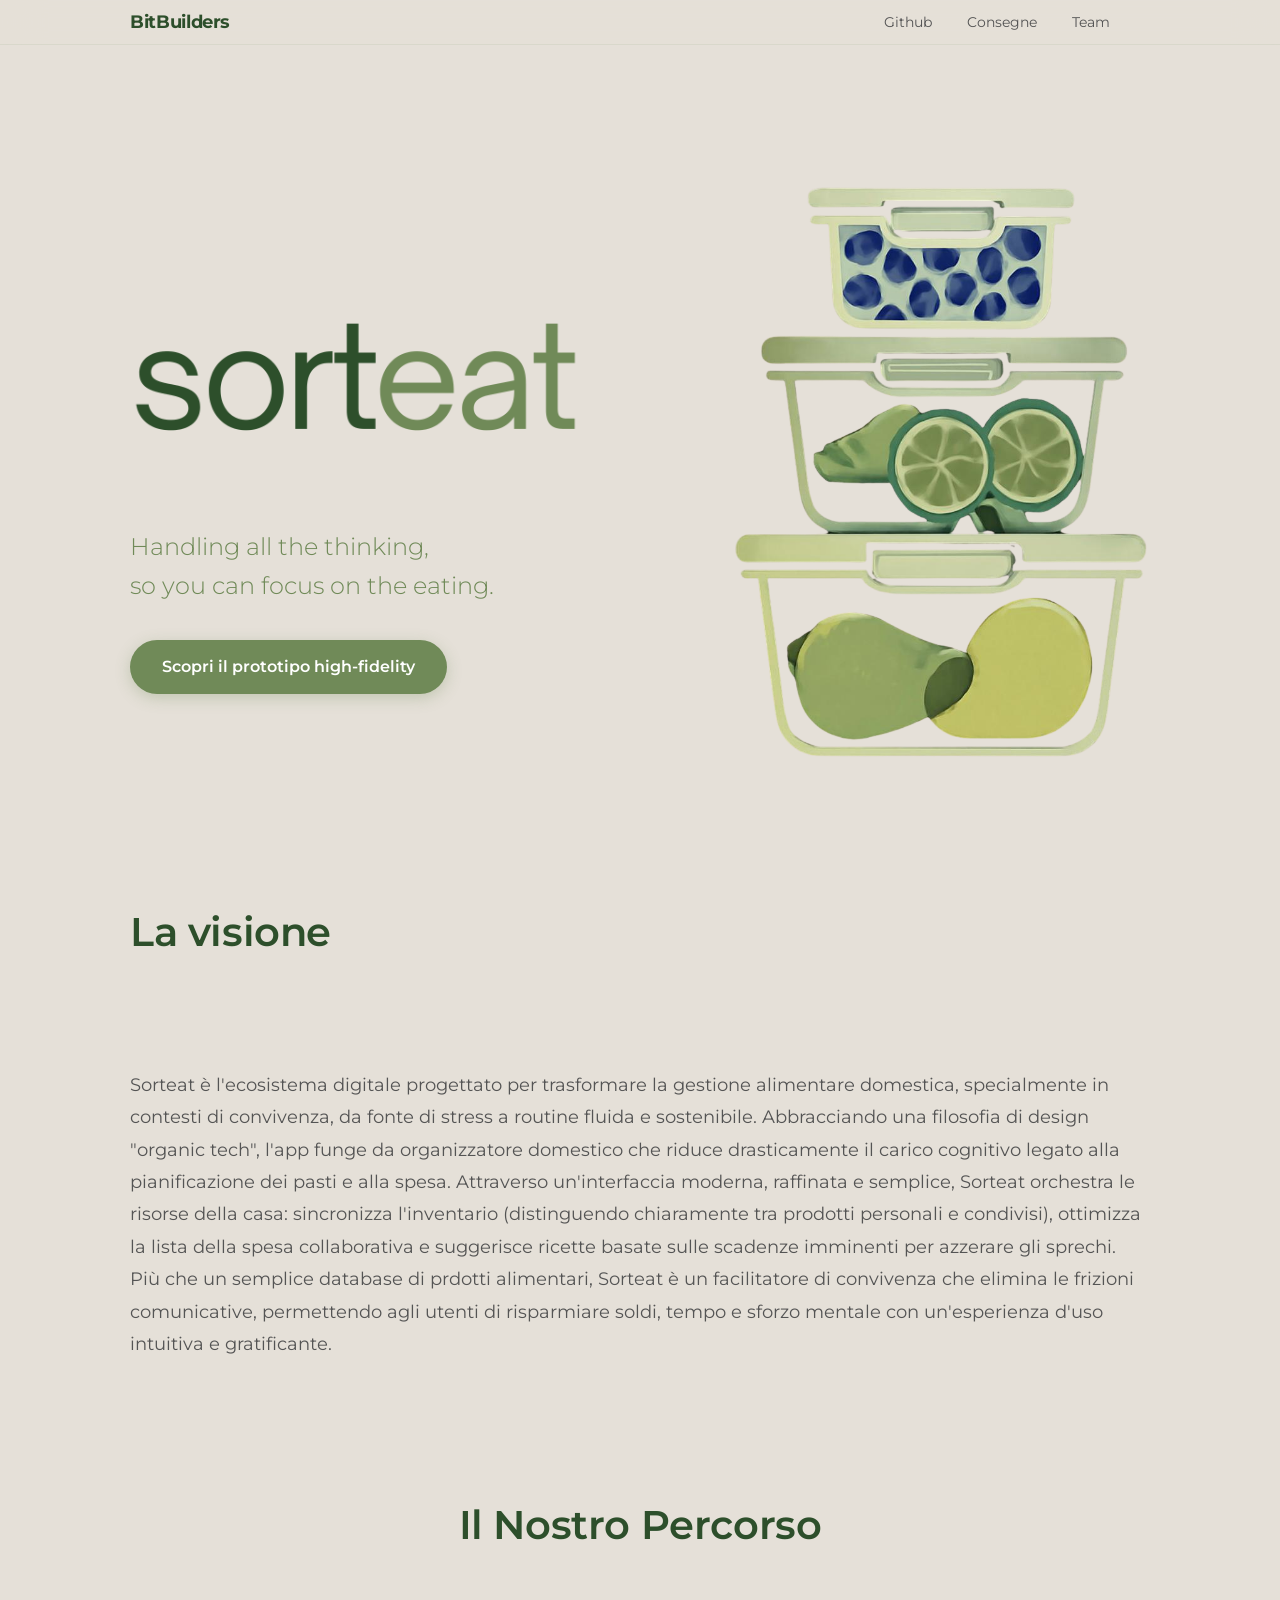
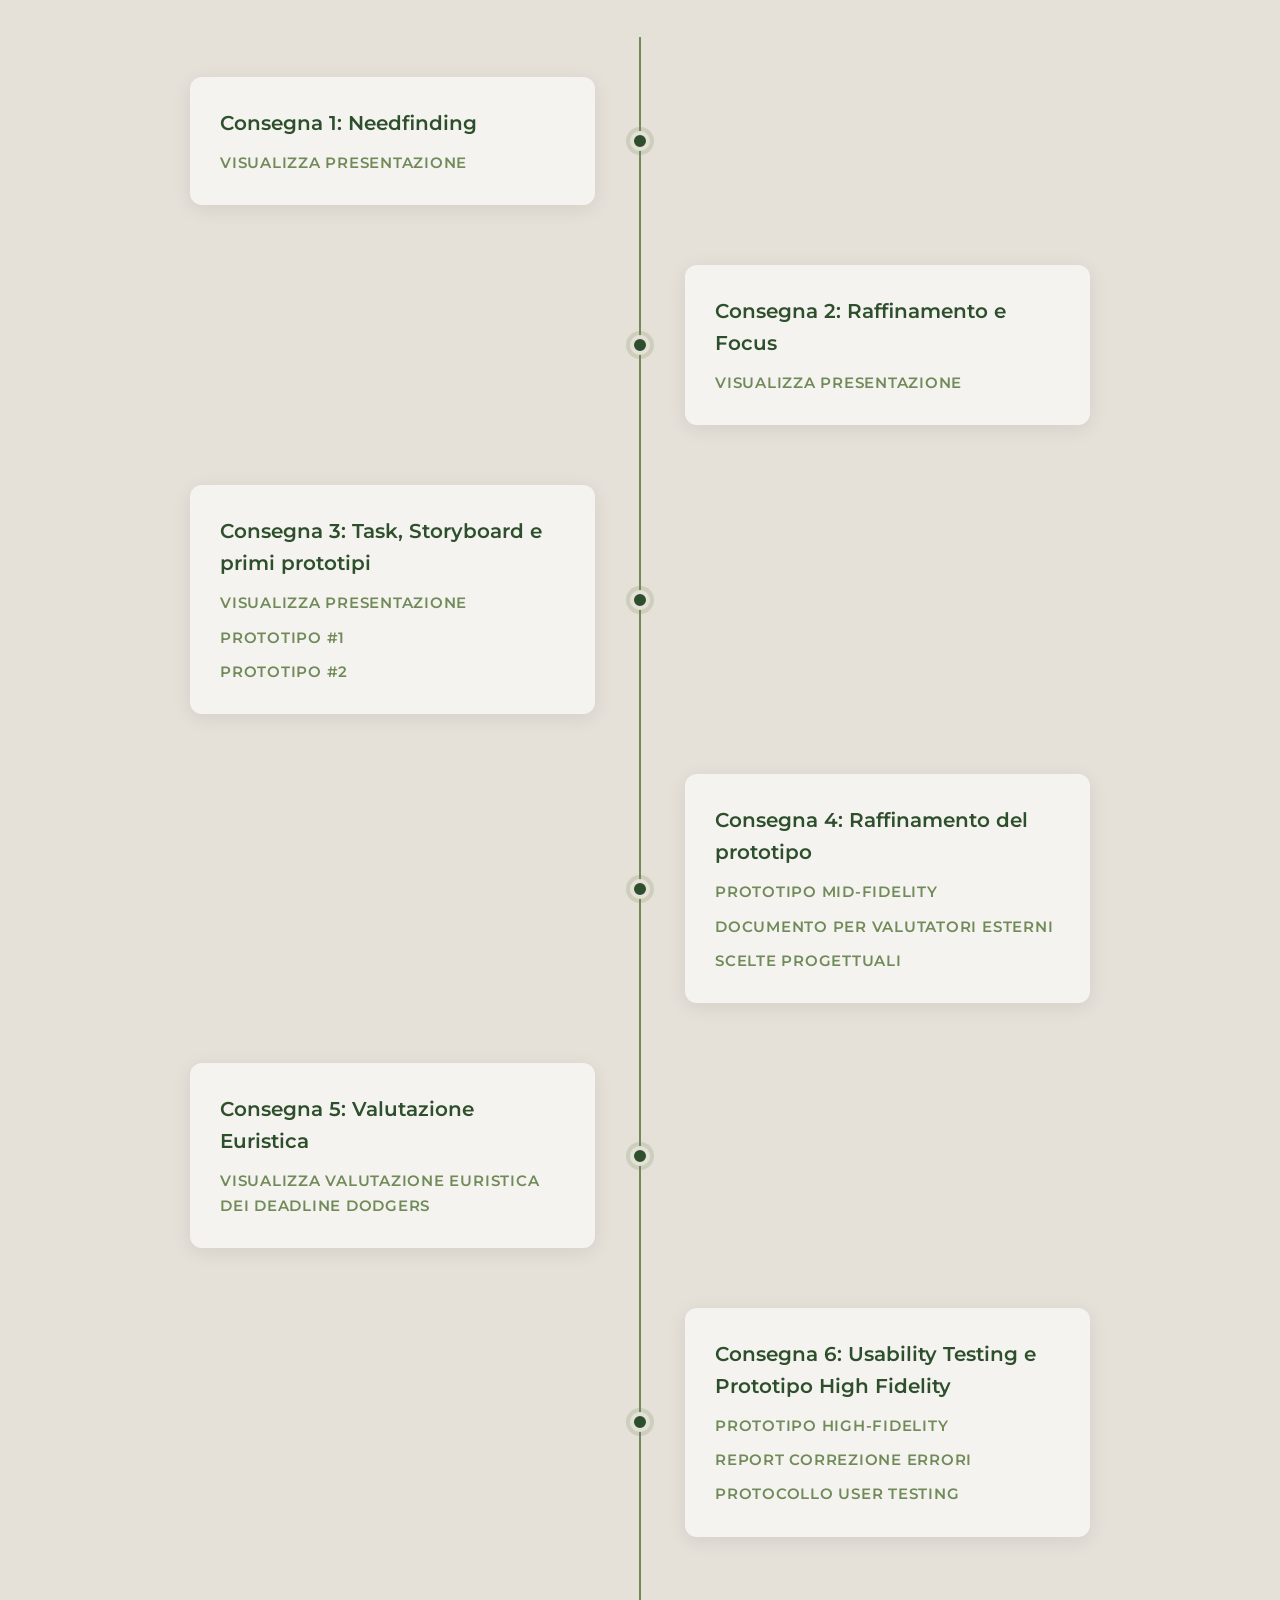
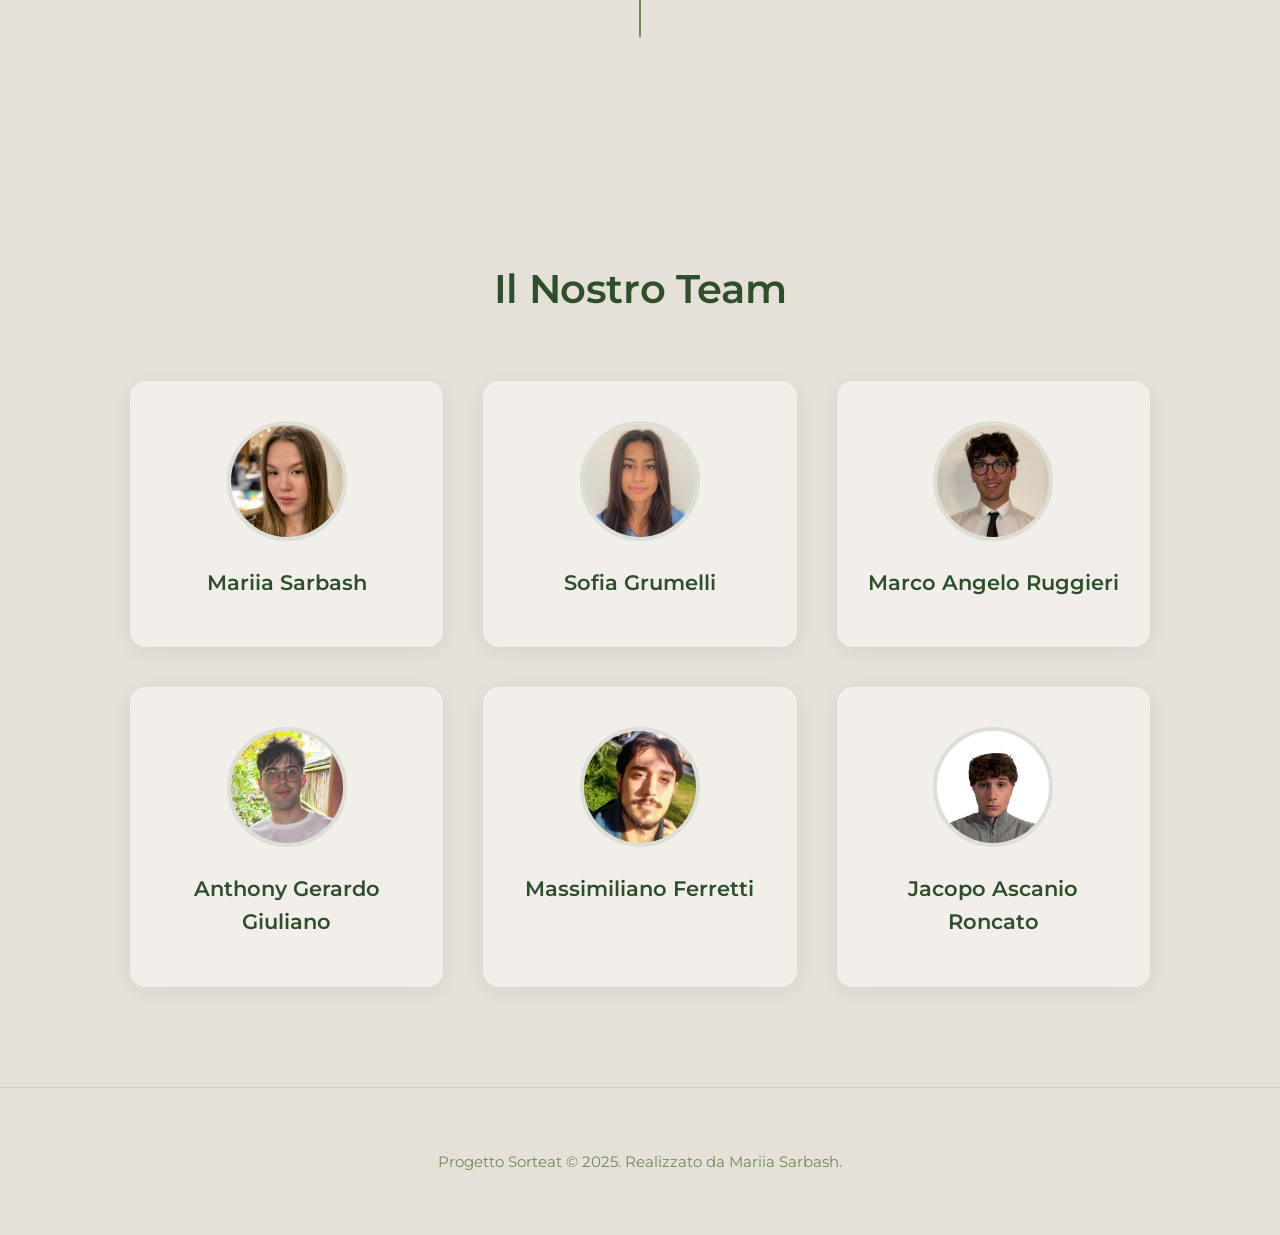
==== docs/index.html @ 77884cdf "sistemato una frase in index.html" ====
<!DOCTYPE html>
<html lang="it">
<head>
    <meta charset="UTF-8">
    <meta name="viewport" content="width=device-width, initial-scale=1.0">
    <link rel="preconnect" href="https://fonts.googleapis.com">
    <link rel="preconnect" href="https://fonts.gstatic.com" crossorigin>
    <link href="https://fonts.googleapis.com/css2?family=Montserrat:wght@300;400;600;700&display=swap" rel="stylesheet">
    <link rel="stylesheet" href="style.css">
</head>
<body>

    <!-- NAVBAR -->
    <nav class="navbar">
        <div class="nav-content">
            <div class="nav-brand">BitBuilders</div>
            <div class="nav-links">
                <a href="https://github.com/PorkyPhoenix091/BitBuilders" target="_blank">Github</a>
                <a href="#timeline">Consegne</a>
                <a href="#team">Team</a>
            </div>
        </div>
    </nav>

    <!-- SEZIONE 1: HERO -->
    <header id="hero">
        <div class="hero-container">
            <div class="hero-left">
                <img src="images/nome_senza_sfondo.png" alt="Sorteat" class="brand-text">
                <p class="subtitle">
                    Handling all the thinking,<br>
                    so you can focus on the eating.
                </p>
                <a href="https://sorteat-high-fidelity.vercel.app/" target="_blank" class="cta-button">Scopri il prototipo high-fidelity</a>
            </div>
            <div class="hero-right">
                <img src="images/icona_senza_sfondo.png" alt="Sorteat Logo" class="logo-image">
            </div>
        </div>
    </header>

    <main>
        <!-- SEZIONE 2: DESCRIZIONE PROGETTO -->
        <section id="progetto">
            <div class="container">
                <h2>La visione</h2>
                <p class="description">
                    <br><br>
                    Sorteat è l'ecosistema digitale progettato per trasformare la gestione alimentare domestica, specialmente in contesti di convivenza, da fonte di stress a routine fluida e sostenibile. 
                    Abbracciando una filosofia di design "organic tech", l'app funge da organizzatore domestico che riduce drasticamente il carico cognitivo legato alla pianificazione dei pasti e alla spesa. 
                    Attraverso un'interfaccia moderna, raffinata e semplice, Sorteat orchestra le risorse della casa: sincronizza l'inventario (distinguendo chiaramente tra prodotti personali e condivisi), ottimizza la lista della spesa collaborativa e suggerisce ricette basate sulle scadenze imminenti per azzerare gli sprechi. 
                    Più che un semplice database di prdotti alimentari, Sorteat è un facilitatore di convivenza che elimina le frizioni comunicative, permettendo agli utenti di risparmiare soldi, tempo e sforzo mentale con un'esperienza d'uso intuitiva e gratificante.
                    <br><br>
                </p>
            </div>
        </section>

        <!-- SEZIONE 3: TIMELINE -->
        <section id="timeline">
            <div class="container">
                <h2>Il Nostro Percorso</h2>
                
                <div class="timeline-wrapper">
                    <div class="timeline-line"></div>
                    
                    <div class="timeline-item left">
                        <div class="timeline-content">
                            <h3>Consegna 1: Needfinding</h3>
                            <a href="https://www.canva.com/design/DAG1AkyI7yY/JLTV6H5eQPE_Opfkq6WvCQ/edit?utm_content=DAG1AkyI7yY&utm_campaign=designshare&utm_medium=link2&utm_source=sharebutton" target="_blank" class="timeline-link">Visualizza Presentazione</a>
                        </div>
                        <div class="timeline-dot"></div>
                    </div>

                    <div class="timeline-item right">
                        <div class="timeline-content">
                            <h3>Consegna 2: Raffinamento e Focus</h3>
                            <a href="https://www.canva.com/design/DAG2n0f3lO8/bTjpBwZPMkVfnHSmYqKR7Q/edit?utm_content=DAG2n0f3lO8&utm_campaign=designshare&utm_medium=link2&utm_source=sharebutton" target="_blank" class="timeline-link">Visualizza Presentazione</a>
                        </div>
                        <div class="timeline-dot"></div>
                    </div>

                    <div class="timeline-item left">
                        <div class="timeline-content">
                            <h3>Consegna 3: Task, Storyboard e primi prototipi</h3>
                            <a href="https://www.canva.com/design/DAG4Y41Ez8I/7VFa86_T8dC3POmD5crgdA/edit?utm_content=DAG4Y41Ez8I&utm_campaign=designshare&utm_medium=link2&utm_source=sharebutton" target="_blank" class="timeline-link">Visualizza Presentazione</a>
                            <a href="https://www.figma.com/design/XyCyeGwcpKvgQAH24P4E8Z/Wireframe-sorteat--app-?node-id=0-1&t=4iSpp0a0tvOncvmp-1" target="_blank" class="timeline-link">Prototipo #1</a>
                            <a href="https://www.figma.com/design/MQZO43VNvLqyMv8UsxBlak/Wireframe-sorteat--smartwatch-?node-id=0-1&t=Cul3mt9HDOgFIaJw-1" target="_blank" class="timeline-link">Prototipo #2</a>
                        </div>
                        <div class="timeline-dot"></div>
                    </div>

                    <div class="timeline-item right">
                        <div class="timeline-content">
                            <h3>Consegna 4: Raffinamento del prototipo</h3>
                            <a href="https://spruce-hall-84358345.figma.site/" target="_blank" class="timeline-link">Prototipo Mid-Fidelity</a>
                            <a href="https://docs.google.com/document/d/1M24bUwHq5TzBwfu4ApuoLfzlouOgkYrqL4EulZmsFyU/edit?usp=sharing" target="_blank" class="timeline-link">Documento per valutatori esterni</a>
                            <a href="https://docs.google.com/document/d/1sZ8BZX-8bvs6HU83pDcwnVwQm6Q340fjtZOIEIONgVE/edit?usp=sharing" target="_blank" class="timeline-link">Scelte progettuali</a>
                        </div>
                        <div class="timeline-dot"></div>
                    </div>

                    <div class="timeline-item left">
                        <div class="timeline-content">
                            <h3>Consegna 5: Valutazione Euristica</h3>
                            <a href="pdf/Valutazione Euristica di _StrandU_ - Deadline Dodgers (BitBuilders).pdf" target="_blank" class="timeline-link">Visualizza Valutazione Euristica dei deadline dodgers</a>
                        </div>
                        <div class="timeline-dot"></div>
                    </div>

                    <div class="timeline-item right">
                        <div class="timeline-content">
                            <h3>Consegna 6: Usability Testing e Prototipo High Fidelity </h3>
                            <a href="https://sorteat-high-fidelity.vercel.app/" target="_blank" class="timeline-link">Prototipo high-fidelity</a>
                            <a href="pdf/Report correzione prototipo (BitBuilders).pdf" target="_blank" class="timeline-link">report correzione errori</a>
                            <a href="pdf/Protocollo per Usabilty Testing (BitBuilders).pdf" target="_blank" class="timeline-link">protocollo user testing</a>
                        </div>
                        <div class="timeline-dot"></div>
                    </div>
                </div>
            </div>
        </section>

        <!-- SEZIONE 4: IL TEAM -->
        <section id="team">
            <div class="container">
                <h2>Il Nostro Team</h2>
                
                <div class="team-grid">
                    <div class="team-member-card">
                        <img src="images/Mariia Sarbash.jpg" alt="Mariia Sarbash" class="member-photo">
                        <h3>Mariia Sarbash</h3>
                    </div>

                    <div class="team-member-card">
                        <img src="images/Sofia Grumelli.jpg" alt="Sofia Grumelli" class="member-photo">
                        <h3>Sofia Grumelli</h3>
                    </div>

                    <div class="team-member-card">
                        <img src="images/Marco Angelo Ruggieri.jpg" alt="Marco Angelo Ruggieri" class="member-photo">
                        <h3>Marco Angelo Ruggieri</h3>
                    </div>

                    <div class="team-member-card">
                        <img src="images/Anthony Gerardo Giuliano.jpg" alt="Anthony Gerardo Giuliano" class="member-photo">
                        <h3>Anthony Gerardo Giuliano</h3>
                    </div>

                    <div class="team-member-card">
                        <img src="images/Massimiliano Ferretti.jpg" alt="Massimiliano Ferretti" class="member-photo">
                        <h3>Massimiliano Ferretti</h3>
                    </div>

                    <div class="team-member-card">
                        <img src="images/Jacopo Ascanio Roncato.jpg" alt="Jacopo Ascanio Roncato" class="member-photo">
                        <h3>Jacopo Ascanio Roncato</h3>
                    </div>
                </div>
            </div>
        </section>
    </main>

    <!-- SEZIONE 5: FOOTER -->
    <footer id="contatti">
        <div class="container">
            <p>Progetto Sorteat © 2025. Realizzato da Mariia Sarbash.</p>
        </div>
    </footer>

</body>
</html>
---- docs/style.css ----
/* ================================================
   RESET E CONFIGURAZIONE GLOBALE
   ================================================ */

   * {
    margin: 0;
    padding: 0;
    box-sizing: border-box;
}

html {
    scroll-behavior: smooth;
}

body {
    font-family: 'Montserrat', -apple-system, BlinkMacSystemFont, 'Segoe UI', sans-serif;
    background-color: #e5e0d8;
    color: #545454;
    line-height: 1.6;
    -webkit-font-smoothing: antialiased;
    -moz-osx-font-smoothing: grayscale;
}

.container {
    max-width: 1100px;
    margin: 0 auto;
    padding: 0 40px;
}

/* ================================================
   NAVBAR
   ================================================ */

.navbar {
    position: fixed;
    top: 0;
    left: 0;
    right: 0;
    background: rgba(229, 224, 216, 0.8);
    backdrop-filter: blur(20px);
    -webkit-backdrop-filter: blur(20px);
    z-index: 1000;
    border-bottom: 1px solid rgba(112, 138, 88, 0.1);
}

.nav-content {
    max-width: 1100px;
    margin: 0 auto;
    padding: 0 40px;
    height: 44px;
    display: flex;
    align-items: center;
    justify-content: space-between;
}

.nav-brand {
    font-weight: 700;
    font-size: 1.1rem;
    color: #2d4f2b;
    letter-spacing: -0.02em;
}

.nav-links {
    display: flex;
    gap: 35px;
    align-items: center;
    margin-right: 40px;
}

.nav-links a {
    color: #545454;
    font-size: 0.875rem;
    font-weight: 400;
    text-decoration: none;
    transition: color 0.2s ease;
}

.nav-links a:hover {
    color: #2d4f2b;
}

/* ================================================
   TIPOGRAFIA
   ================================================ */

h1 {
    font-size: 4rem;
    font-weight: 700;
    color: #2d4f2b;
    letter-spacing: -0.02em;
    margin-top: 20px;
}

h2 {
    font-size: 2.5rem;
    font-weight: 600;
    color: #2d4f2b;
    margin-bottom: 40px;
    letter-spacing: -0.01em;
}

h3 {
    font-size: 1.25rem;
    font-weight: 600;
    color: #2d4f2b;
    margin-bottom: 12px;
}

p {
    font-size: 1.125rem;
    line-height: 1.8;
    font-weight: 400;
}

a {
    text-decoration: none;
    color: #708a58;
    transition: all 0.3s ease;
}

a:hover {
    color: #2d4f2b;
}

/* ================================================
   SEZIONE 1: HERO
   ================================================ */

#hero {
    min-height: 100vh;
    display: flex;
    align-items: center;
    justify-content: center;
    padding-top: 44px;
}

.hero-container {
    max-width: 1100px;
    width: 100%;
    margin: 0 auto;
    padding: 0 40px;
    display: flex;
    align-items: center;
    gap: 80px;
}

.hero-left {
    flex: 1;
    text-align: left;
}

.hero-right {
    flex: 1;
    display: flex;
    align-items: center;
    justify-content: flex-end;
}

.logo-image {
    width: 420px;
    height: auto;
    max-width: 100%;
}

.brand-text {
    max-width: 450px;
    width: 100%;
    height: auto;
    margin: 0;
    display: block;
}

.subtitle {
    font-size: 1.5rem;
    color: #708a58;
    font-weight: 300;
    margin-top: 25px;
    line-height: 1.6;
}

.cta-button {
    display: inline-block;
    margin-top: 35px;
    padding: 14px 32px;
    background: #708a58;
    color: white;
    font-weight: 600;
    font-size: 1rem;
    border-radius: 30px;
    text-decoration: none;
    transition: all 0.3s ease;
    box-shadow: 0 4px 15px rgba(112, 138, 88, 0.3);
}

.cta-button:hover {
    background: #2d4f2b;
    transform: translateY(-2px);
    box-shadow: 0 6px 20px rgba(45, 79, 43, 0.4);
    color: white;
}

@keyframes fadeIn {
    from {
        opacity: 0;
        transform: translateY(30px);
    }
    to {
        opacity: 1;
        transform: translateY(0);
    }
}

/* ================================================
   SEZIONE 2: PROGETTO
   ================================================ */

/* TEMPORANEAMENTE NASCOSTA
#progetto {
    padding: 100px 0;
    text-align: center;
}

#progetto h2 {
    margin-bottom: 50px;
}

.description {
    max-width: 900px;
    margin: 0 auto;
    font-size: 1.125rem;
    line-height: 1.7;
    color: #545454;
}
*/

/* ================================================
   SEZIONE 3: TIMELINE
   ================================================ */

#timeline {
    padding: 100px 0 120px;
    text-align: center;
}

#timeline h2 {
    margin-bottom: 80px;
}

.timeline-wrapper {
    position: relative;
    max-width: 900px;
    margin: 0 auto;
    padding: 40px 0;
}

.timeline-line {
    position: absolute;
    left: 50%;
    top: 0;
    bottom: 0;
    width: 2px;
    background: #708a58;
    transform: translateX(-50%);
}

.timeline-item {
    position: relative;
    margin-bottom: 60px;
    opacity: 0;
    animation: slideIn 0.6s ease-out forwards;
}

.timeline-item:nth-child(2) {
    animation-delay: 0.1s;
}

.timeline-item:nth-child(3) {
    animation-delay: 0.2s;
}

.timeline-item:nth-child(4) {
    animation-delay: 0.3s;
}

.timeline-item:nth-child(5) {
    animation-delay: 0.4s;
}

.timeline-item:nth-child(6) {
    animation-delay: 0.5s;
}

.timeline-content {
    width: 45%;
    padding: 30px;
    background: rgba(255, 255, 255, 0.6);
    border-radius: 12px;
    box-shadow: 0 4px 20px rgba(0, 0, 0, 0.08);
    transition: transform 0.3s ease, box-shadow 0.3s ease;
    text-align: left;
}

.timeline-content:hover {
    transform: translateY(-5px);
    box-shadow: 0 8px 30px rgba(0, 0, 0, 0.12);
}

.timeline-item.left .timeline-content {
    margin-left: 0;
    margin-right: auto;
}

.timeline-item.right .timeline-content {
    margin-left: auto;
    margin-right: 0;
}

.timeline-dot {
    position: absolute;
    left: 50%;
    top: 50%;
    transform: translate(-50%, -50%);
    width: 20px;
    height: 20px;
    background: #2d4f2b;
    border: 4px solid #e5e0d8;
    border-radius: 50%;
    z-index: 10;
    box-shadow: 0 0 0 4px rgba(112, 138, 88, 0.2);
}

.timeline-link {
    display: block;
    margin-top: 10px;
    font-weight: 600;
    font-size: 0.95rem;
    text-transform: uppercase;
    letter-spacing: 0.05em;
}

@keyframes slideIn {
    from {
        opacity: 0;
        transform: translateX(-30px);
    }
    to {
        opacity: 1;
        transform: translateX(0);
    }
}

/* ================================================
   SEZIONE 4: TEAM
   ================================================ */

#team {
    padding: 100px 0;
    text-align: center;
}

#team h2 {
    margin-bottom: 60px;
}

.team-grid {
    display: grid;
    grid-template-columns: repeat(auto-fit, minmax(250px, 1fr));
    gap: 40px;
    max-width: 1100px;
    margin: 0 auto;
}

.team-member-card {
    background: rgba(255, 255, 255, 0.5);
    padding: 40px 30px;
    border-radius: 16px;
    transition: transform 0.3s ease, box-shadow 0.3s ease;
    box-shadow: 0 4px 20px rgba(0, 0, 0, 0.06);
}

.team-member-card:hover {
    transform: translateY(-8px);
    box-shadow: 0 12px 40px rgba(0, 0, 0, 0.12);
}

.member-photo {
    width: 120px;
    height: 120px;
    border-radius: 50%;
    margin: 0 auto 25px;
    border: 4px solid rgba(45, 79, 43, 0.1);
    object-fit: cover;
    display: block;
}

.team-member-card h3 {
    margin-bottom: 8px;
    font-size: 1.3rem;
}

.role {
    color: #708a58;
    font-size: 1rem;
    font-weight: 400;
}

/* ================================================
   SEZIONE 5: FOOTER
   ================================================ */

#contatti {
    padding: 60px 0;
    text-align: center;
    border-top: 1px solid rgba(112, 138, 88, 0.2);
}

#contatti p {
    font-size: 0.95rem;
    color: #708a58;
}

/* ================================================
   RESPONSIVE DESIGN
   ================================================ */

@media (max-width: 768px) {
    h1 {
        font-size: 2.5rem;
    }

    h2 {
        font-size: 2rem;
    }

    .logo-image {
        width: 90px;
    }

    .brand-text {
        max-width: 350px;
    }

    .subtitle {
        font-size: 1.2rem;
        padding: 0 20px;
    }

    .container {
        padding: 0 20px;
    }

    /* Timeline responsive */
    .timeline-line {
        left: 20px;
    }

    .timeline-content {
        width: calc(100% - 60px);
        margin-left: 60px !important;
        margin-right: 0 !important;
    }

    .timeline-dot {
        left: 20px;
    }

    /* Team grid responsive */
    .team-grid {
        grid-template-columns: 1fr;
        gap: 30px;
    }

    #progetto,
    #timeline,
    #team {
        padding: 60px 0;
    }
}

@media (max-width: 480px) {
    h1 {
        font-size: 2rem;
    }

    .logo-image {
        width: 70px;
    }

    .brand-text {
        max-width: 280px;
    }

    .subtitle {
        font-size: 1rem;
    }

    .logo {
        width: 60px;
        height: 60px;
    }
}
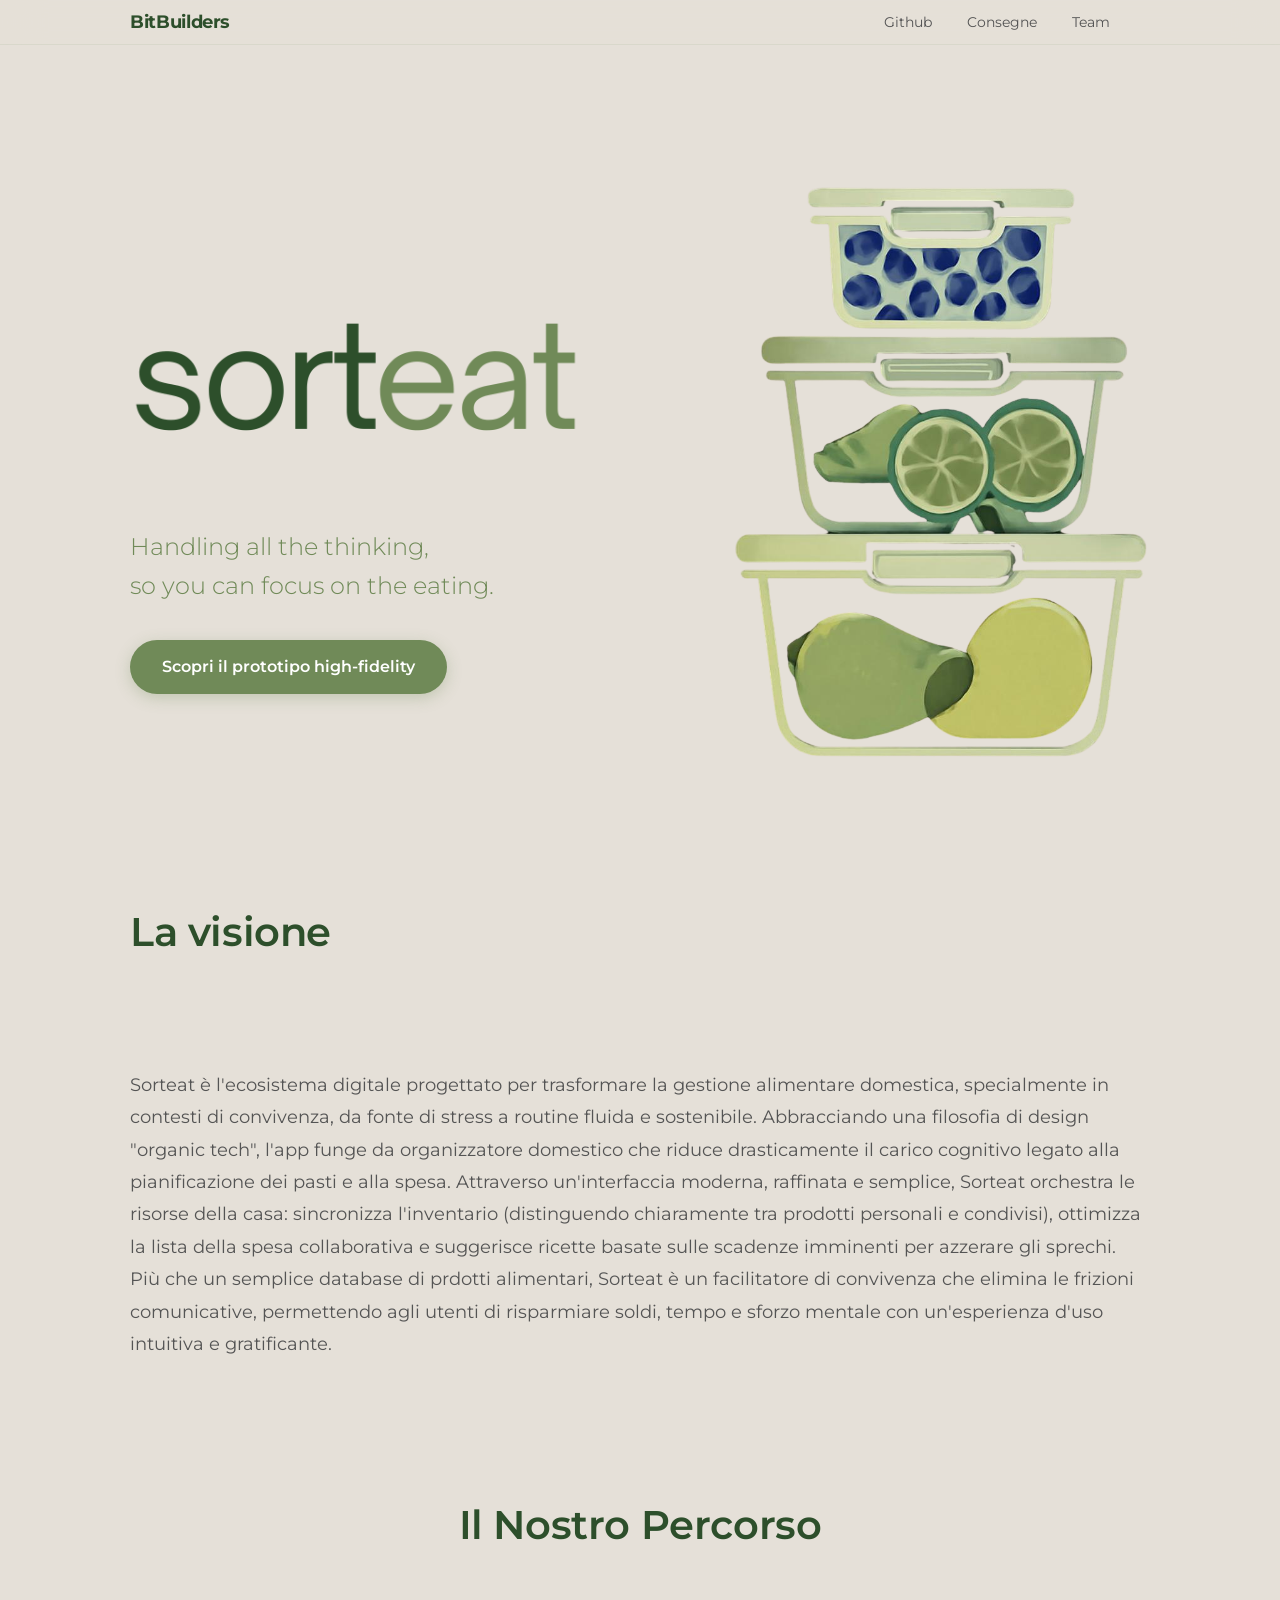
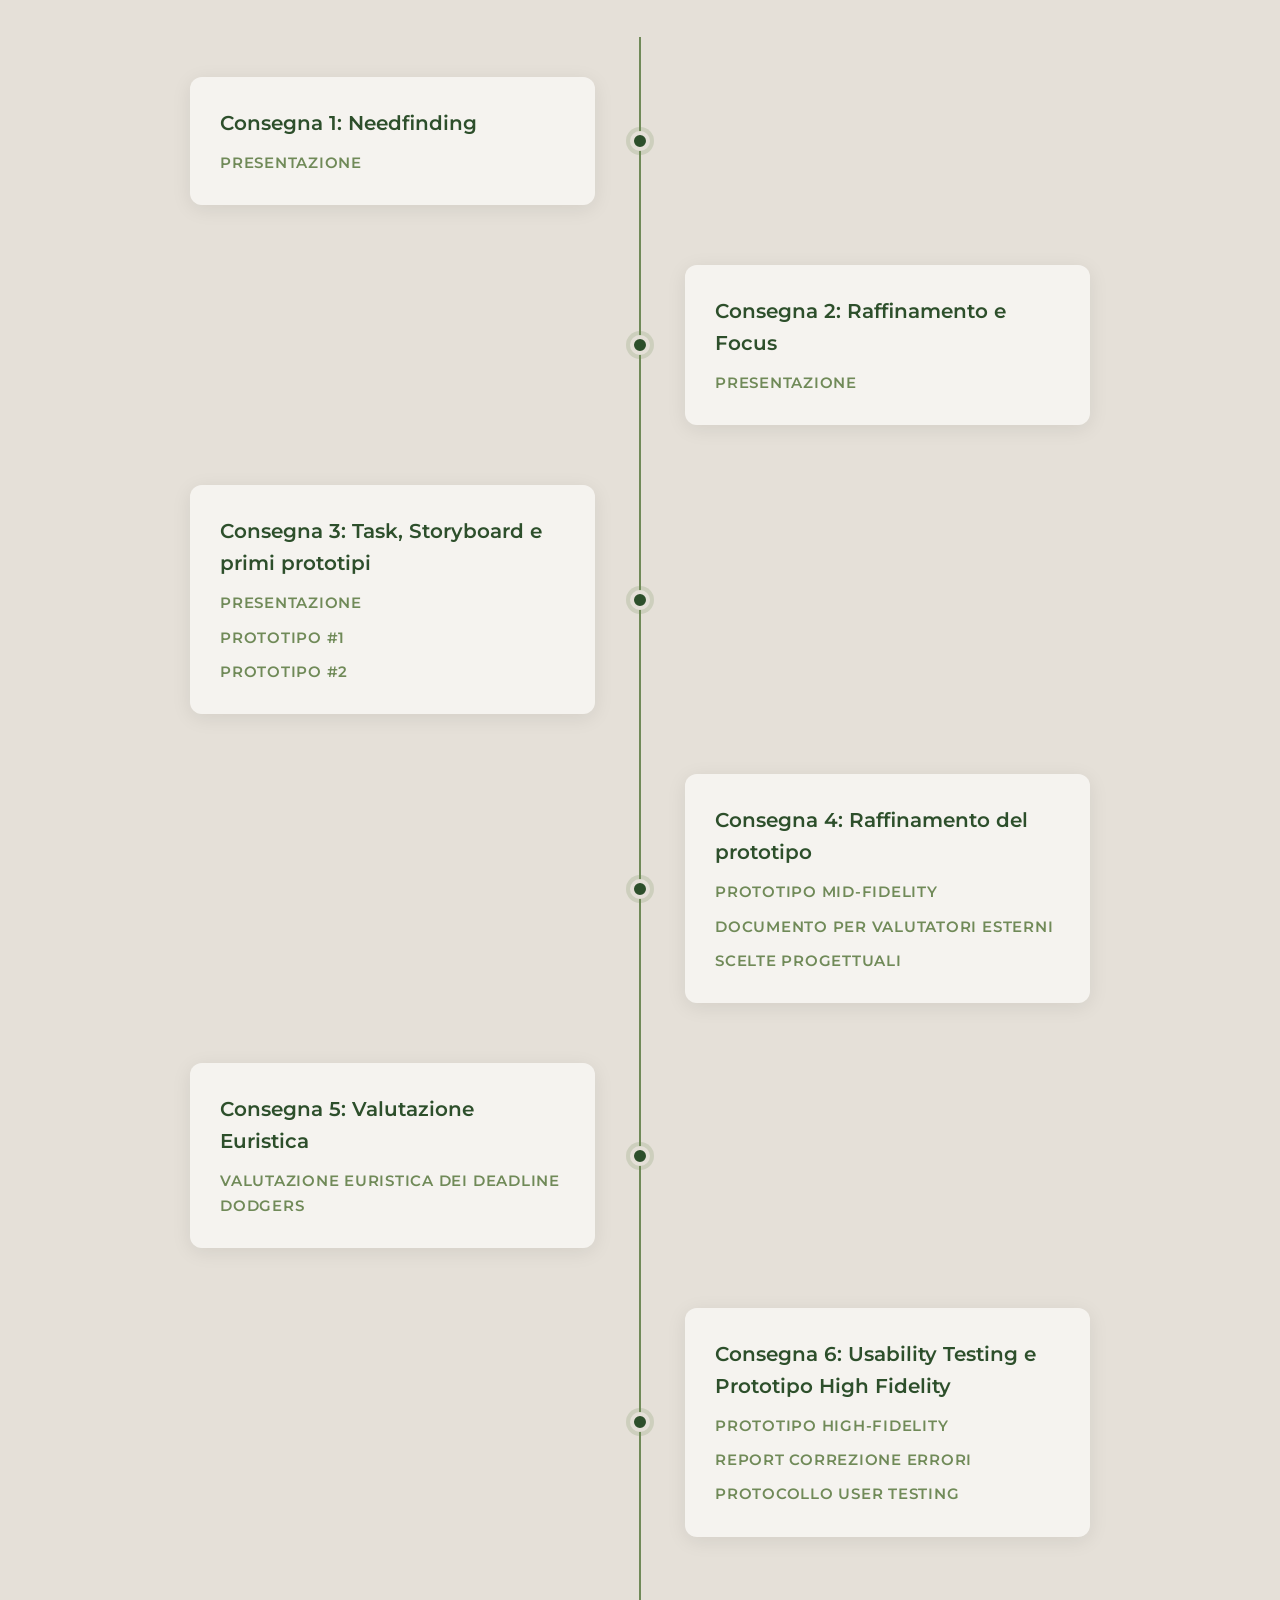
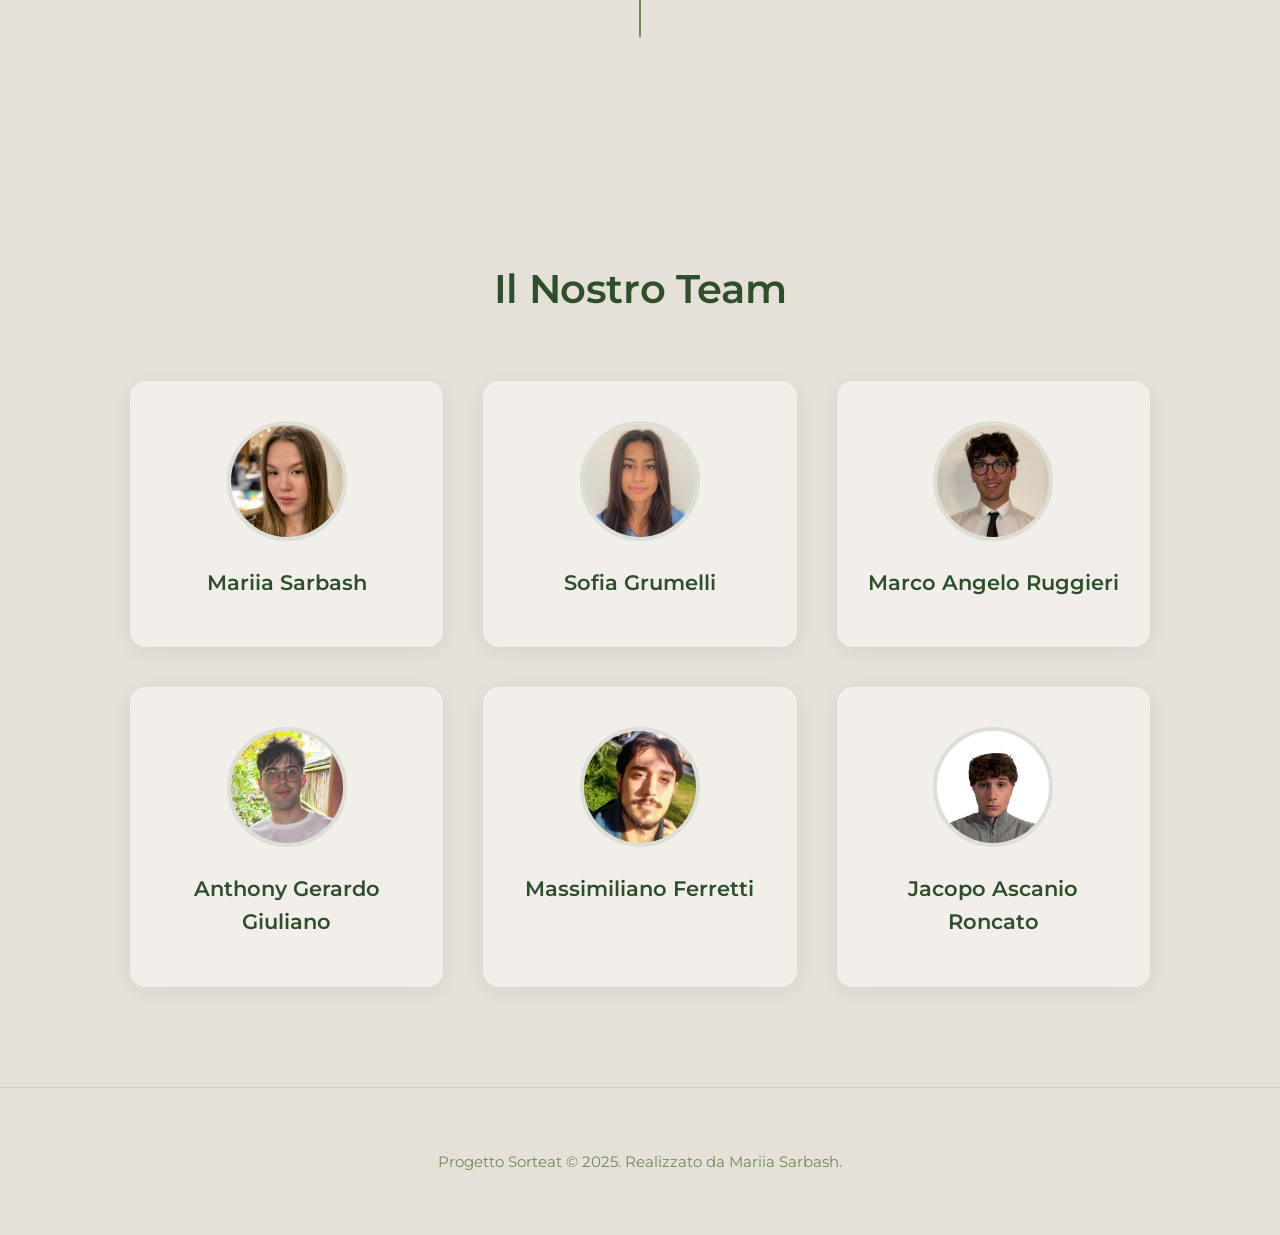
==== commit 50e9e6d3: "fix di due cose" ====
--- a/docs/index.html
+++ b/docs/index.html
@@ -66,7 +66,7 @@
                     <div class="timeline-item left">
                         <div class="timeline-content">
                             <h3>Consegna 1: Needfinding</h3>
-                            <a href="https://www.canva.com/design/DAG1AkyI7yY/JLTV6H5eQPE_Opfkq6WvCQ/edit?utm_content=DAG1AkyI7yY&utm_campaign=designshare&utm_medium=link2&utm_source=sharebutton" target="_blank" class="timeline-link">Visualizza Presentazione</a>
+                            <a href="https://www.canva.com/design/DAG1AkyI7yY/JLTV6H5eQPE_Opfkq6WvCQ/edit?utm_content=DAG1AkyI7yY&utm_campaign=designshare&utm_medium=link2&utm_source=sharebutton" target="_blank" class="timeline-link">Presentazione</a>
                         </div>
                         <div class="timeline-dot"></div>
                     </div>
@@ -74,7 +74,7 @@
                     <div class="timeline-item right">
                         <div class="timeline-content">
                             <h3>Consegna 2: Raffinamento e Focus</h3>
-                            <a href="https://www.canva.com/design/DAG2n0f3lO8/bTjpBwZPMkVfnHSmYqKR7Q/edit?utm_content=DAG2n0f3lO8&utm_campaign=designshare&utm_medium=link2&utm_source=sharebutton" target="_blank" class="timeline-link">Visualizza Presentazione</a>
+                            <a href="https://www.canva.com/design/DAG2n0f3lO8/bTjpBwZPMkVfnHSmYqKR7Q/edit?utm_content=DAG2n0f3lO8&utm_campaign=designshare&utm_medium=link2&utm_source=sharebutton" target="_blank" class="timeline-link">Presentazione</a>
                         </div>
                         <div class="timeline-dot"></div>
                     </div>
@@ -82,7 +82,7 @@
                     <div class="timeline-item left">
                         <div class="timeline-content">
                             <h3>Consegna 3: Task, Storyboard e primi prototipi</h3>
-                            <a href="https://www.canva.com/design/DAG4Y41Ez8I/7VFa86_T8dC3POmD5crgdA/edit?utm_content=DAG4Y41Ez8I&utm_campaign=designshare&utm_medium=link2&utm_source=sharebutton" target="_blank" class="timeline-link">Visualizza Presentazione</a>
+                            <a href="https://www.canva.com/design/DAG4Y41Ez8I/7VFa86_T8dC3POmD5crgdA/edit?utm_content=DAG4Y41Ez8I&utm_campaign=designshare&utm_medium=link2&utm_source=sharebutton" target="_blank" class="timeline-link">Presentazione</a>
                             <a href="https://www.figma.com/design/XyCyeGwcpKvgQAH24P4E8Z/Wireframe-sorteat--app-?node-id=0-1&t=4iSpp0a0tvOncvmp-1" target="_blank" class="timeline-link">Prototipo #1</a>
                             <a href="https://www.figma.com/design/MQZO43VNvLqyMv8UsxBlak/Wireframe-sorteat--smartwatch-?node-id=0-1&t=Cul3mt9HDOgFIaJw-1" target="_blank" class="timeline-link">Prototipo #2</a>
                         </div>
@@ -102,7 +102,7 @@
                     <div class="timeline-item left">
                         <div class="timeline-content">
                             <h3>Consegna 5: Valutazione Euristica</h3>
-                            <a href="pdf/Valutazione Euristica di _StrandU_ - Deadline Dodgers (BitBuilders).pdf" target="_blank" class="timeline-link">Visualizza Valutazione Euristica dei deadline dodgers</a>
+                            <a href="pdf/Valutazione Euristica di _StrandU_ - Deadline Dodgers (BitBuilders).pdf" target="_blank" class="timeline-link">Valutazione Euristica dei deadline dodgers</a>
                         </div>
                         <div class="timeline-dot"></div>
                     </div>
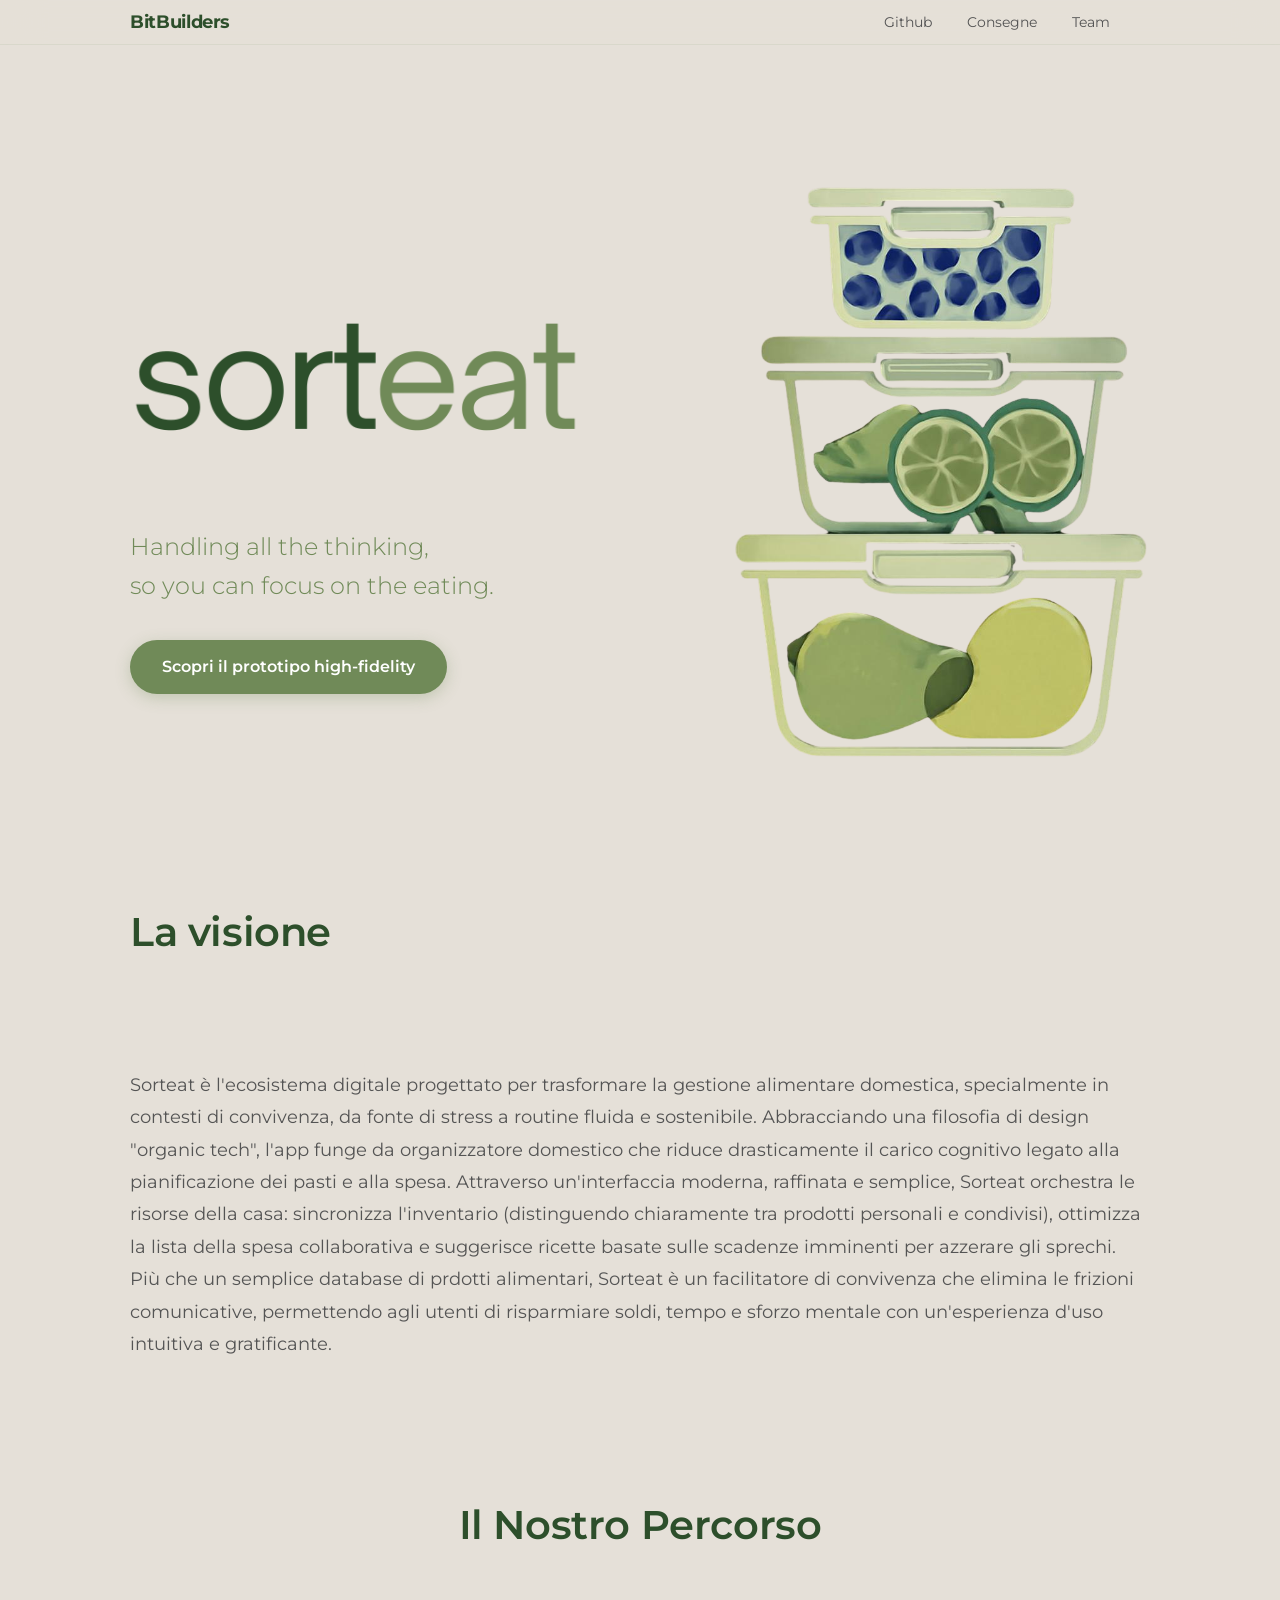
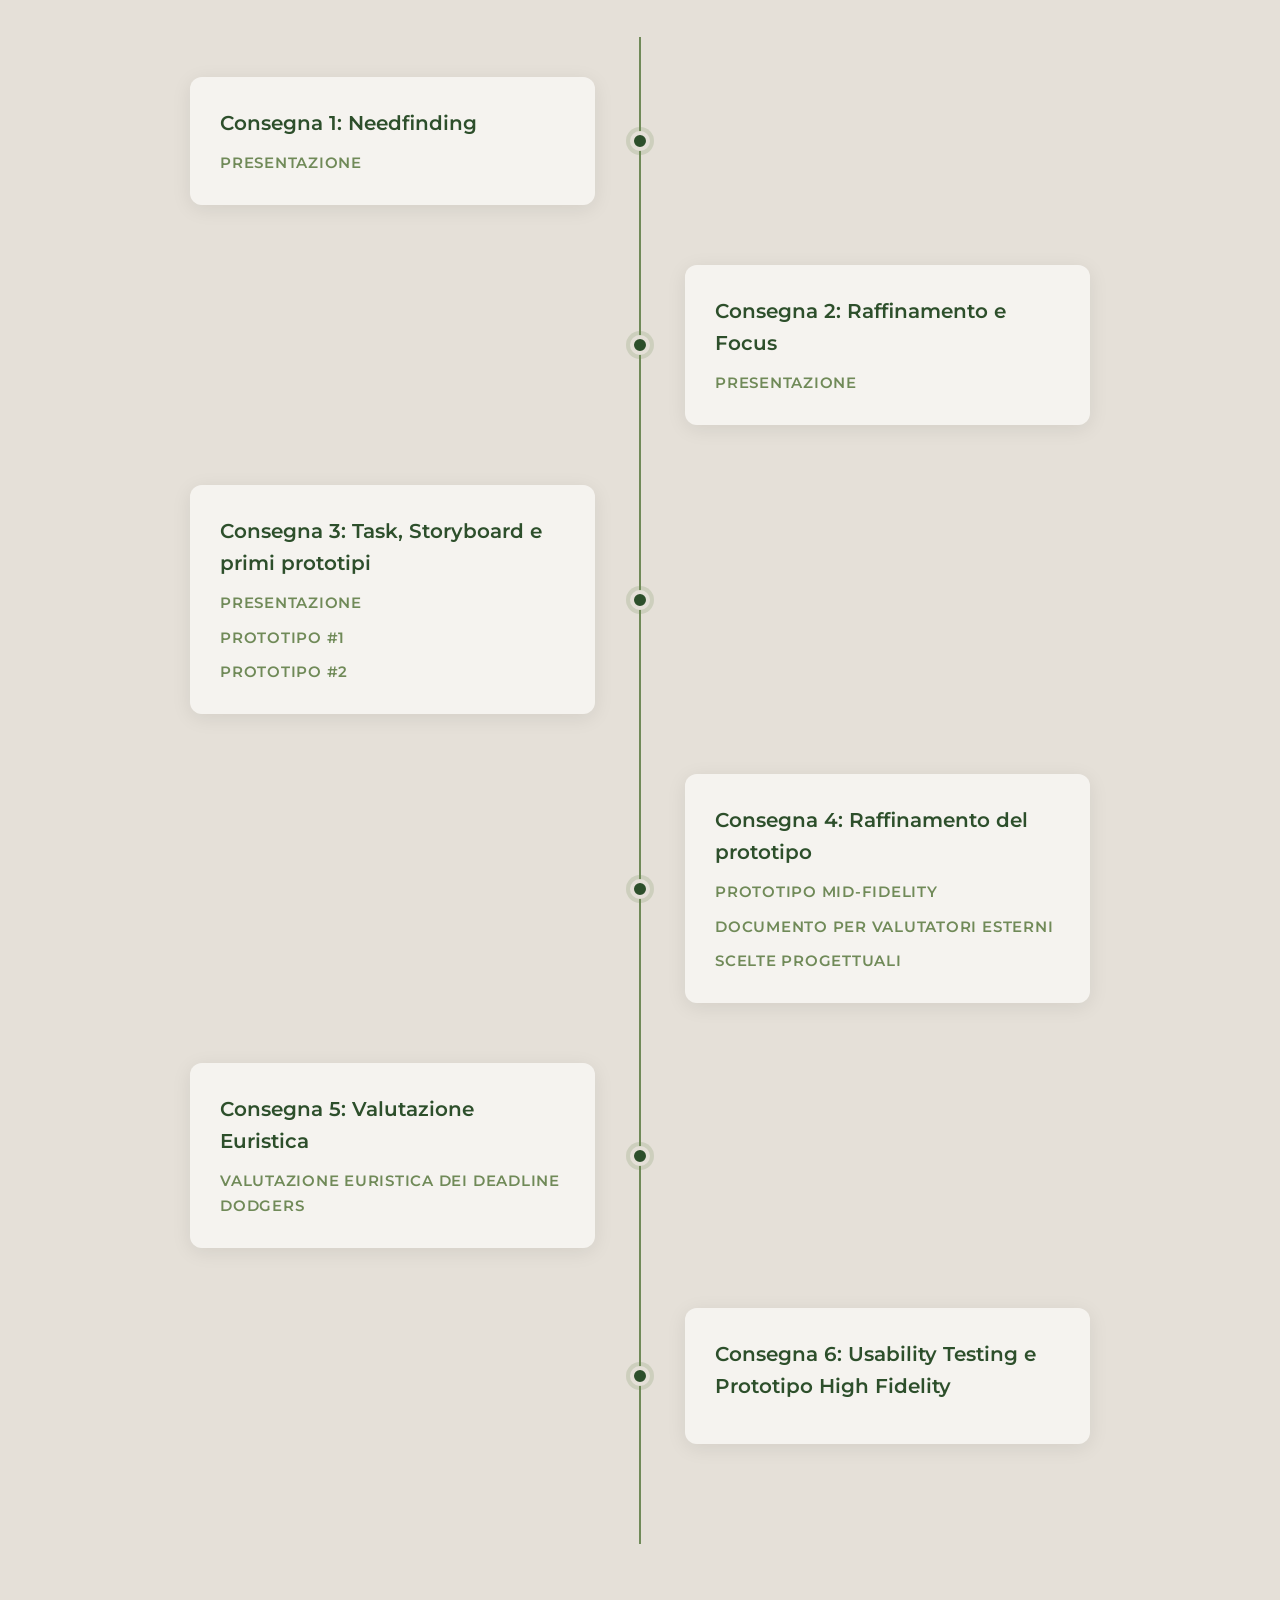
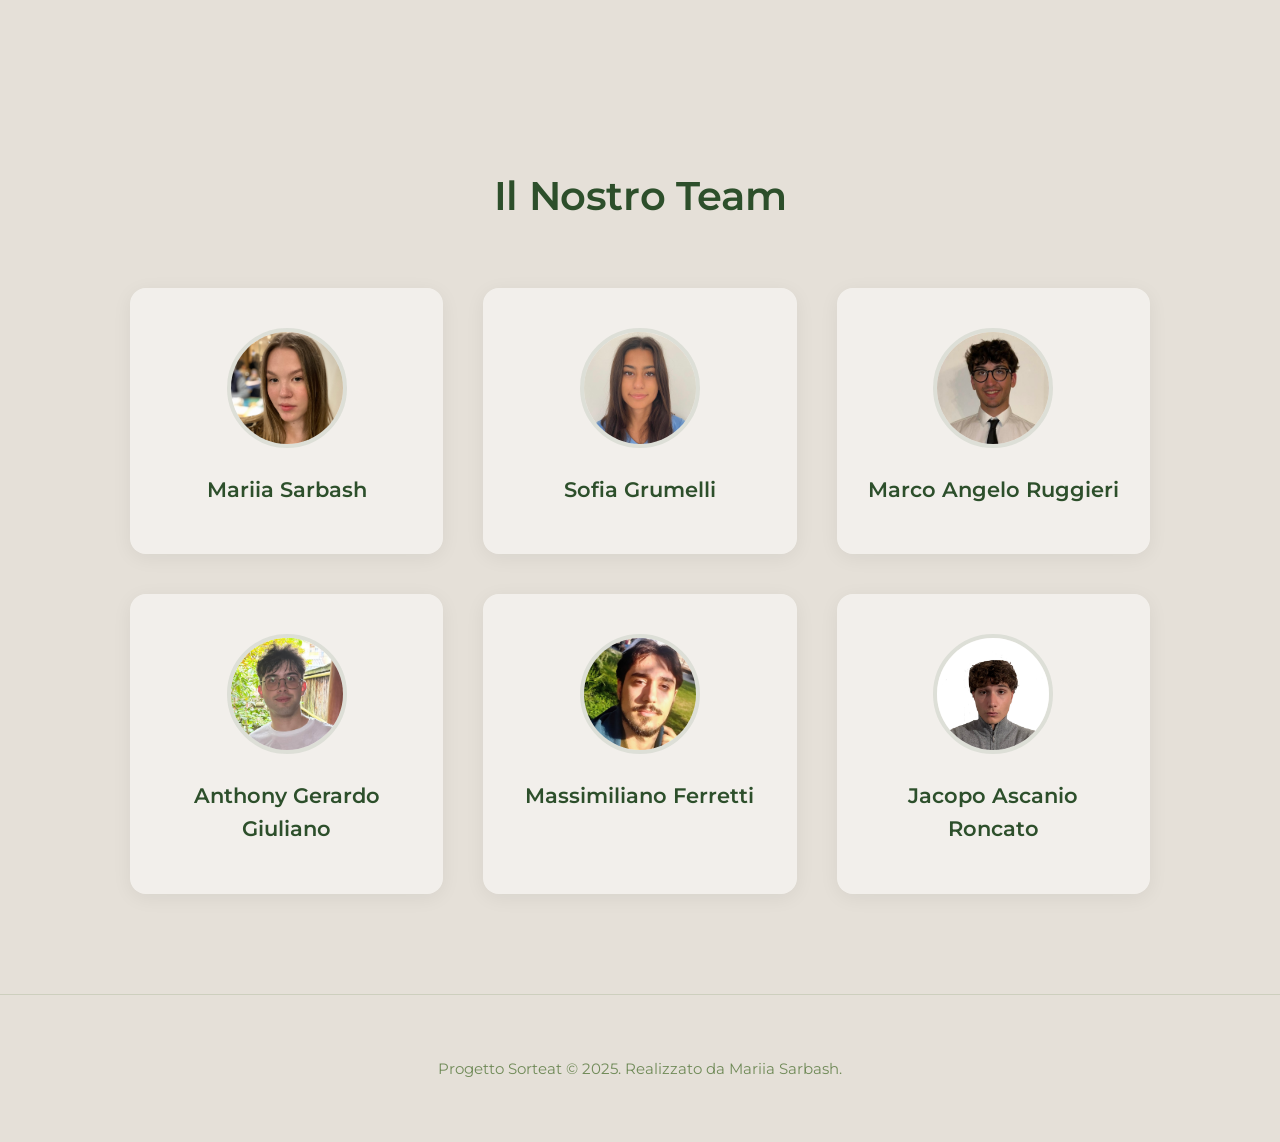
==== commit a36f8029: "bug fic Removed links to high-fidelity prototype and usability testing documents." ====
--- a/docs/index.html
+++ b/docs/index.html
@@ -110,9 +110,6 @@
                     <div class="timeline-item right">
                         <div class="timeline-content">
                             <h3>Consegna 6: Usability Testing e Prototipo High Fidelity </h3>
-                            <a href="https://sorteat-high-fidelity.vercel.app/" target="_blank" class="timeline-link">Prototipo high-fidelity</a>
-                            <a href="pdf/Report correzione prototipo (BitBuilders).pdf" target="_blank" class="timeline-link">report correzione errori</a>
-                            <a href="pdf/Protocollo per Usabilty Testing (BitBuilders).pdf" target="_blank" class="timeline-link">protocollo user testing</a>
                         </div>
                         <div class="timeline-dot"></div>
                     </div>
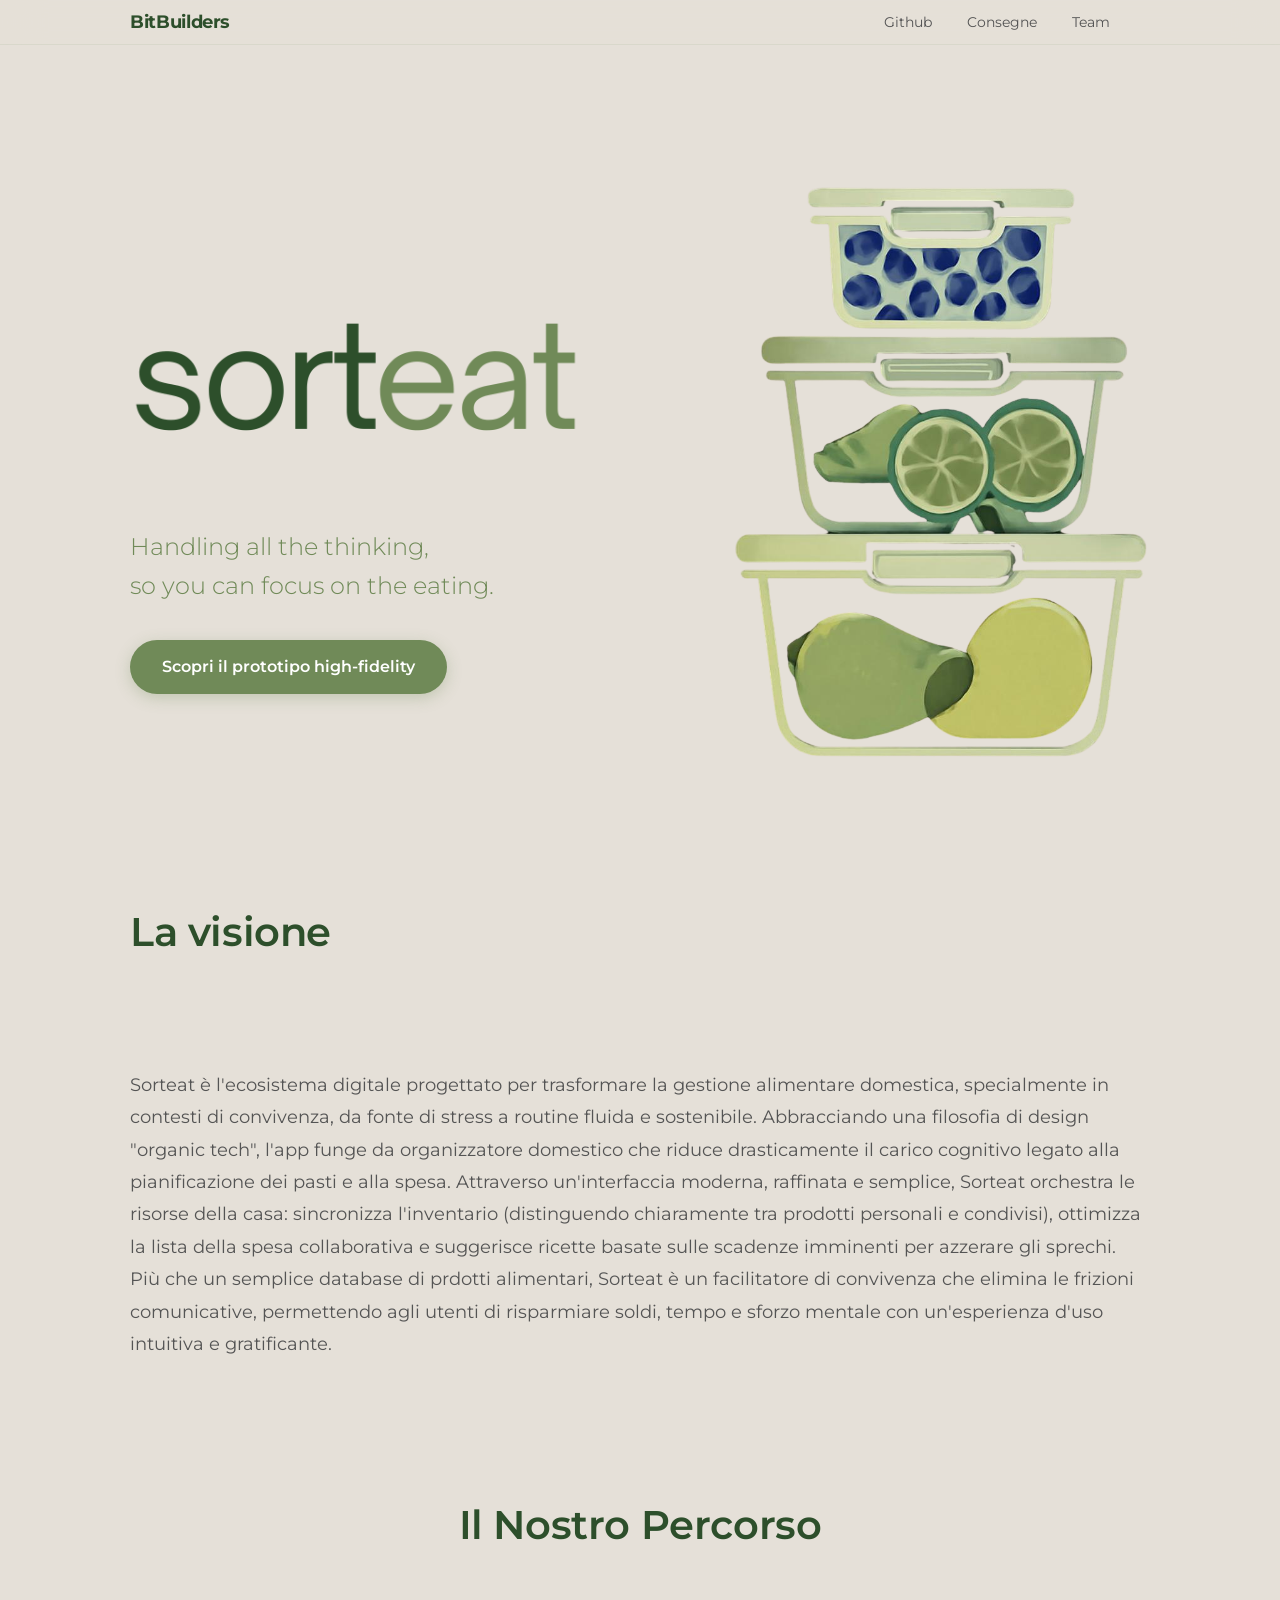
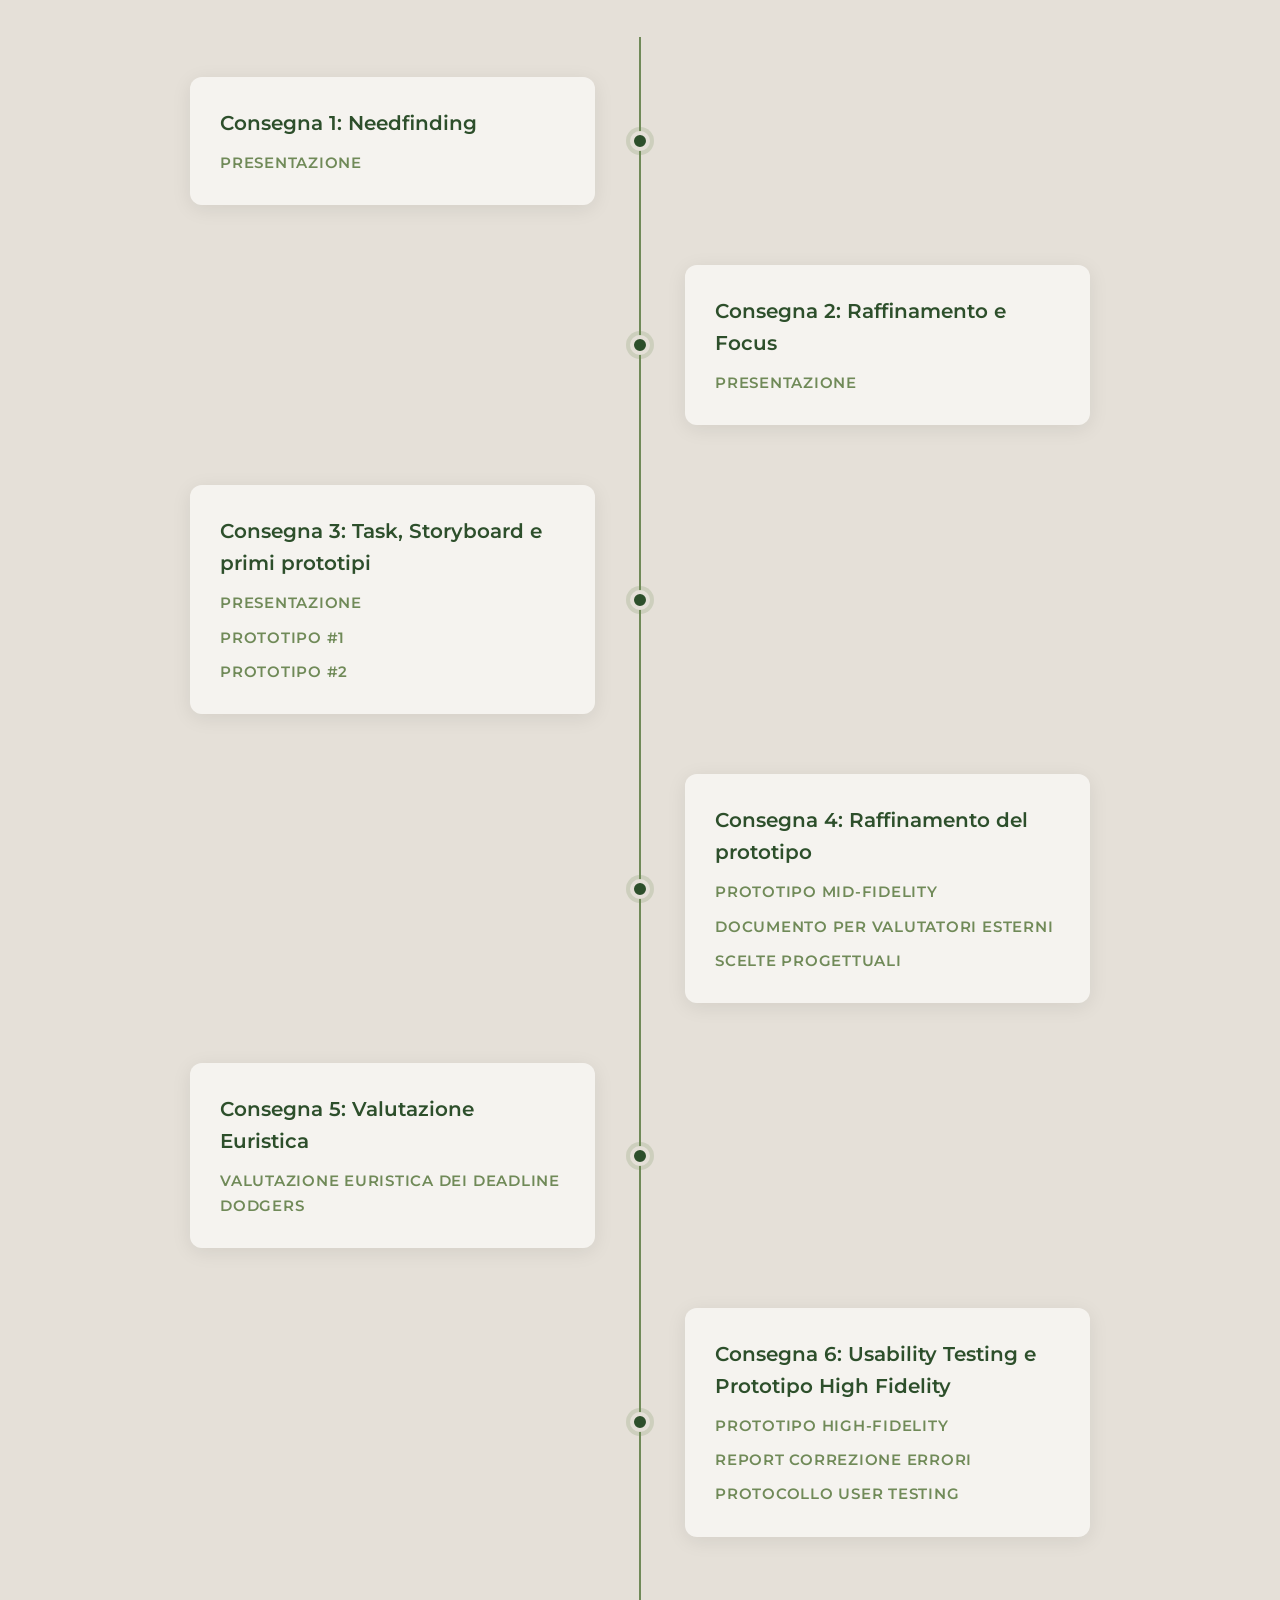
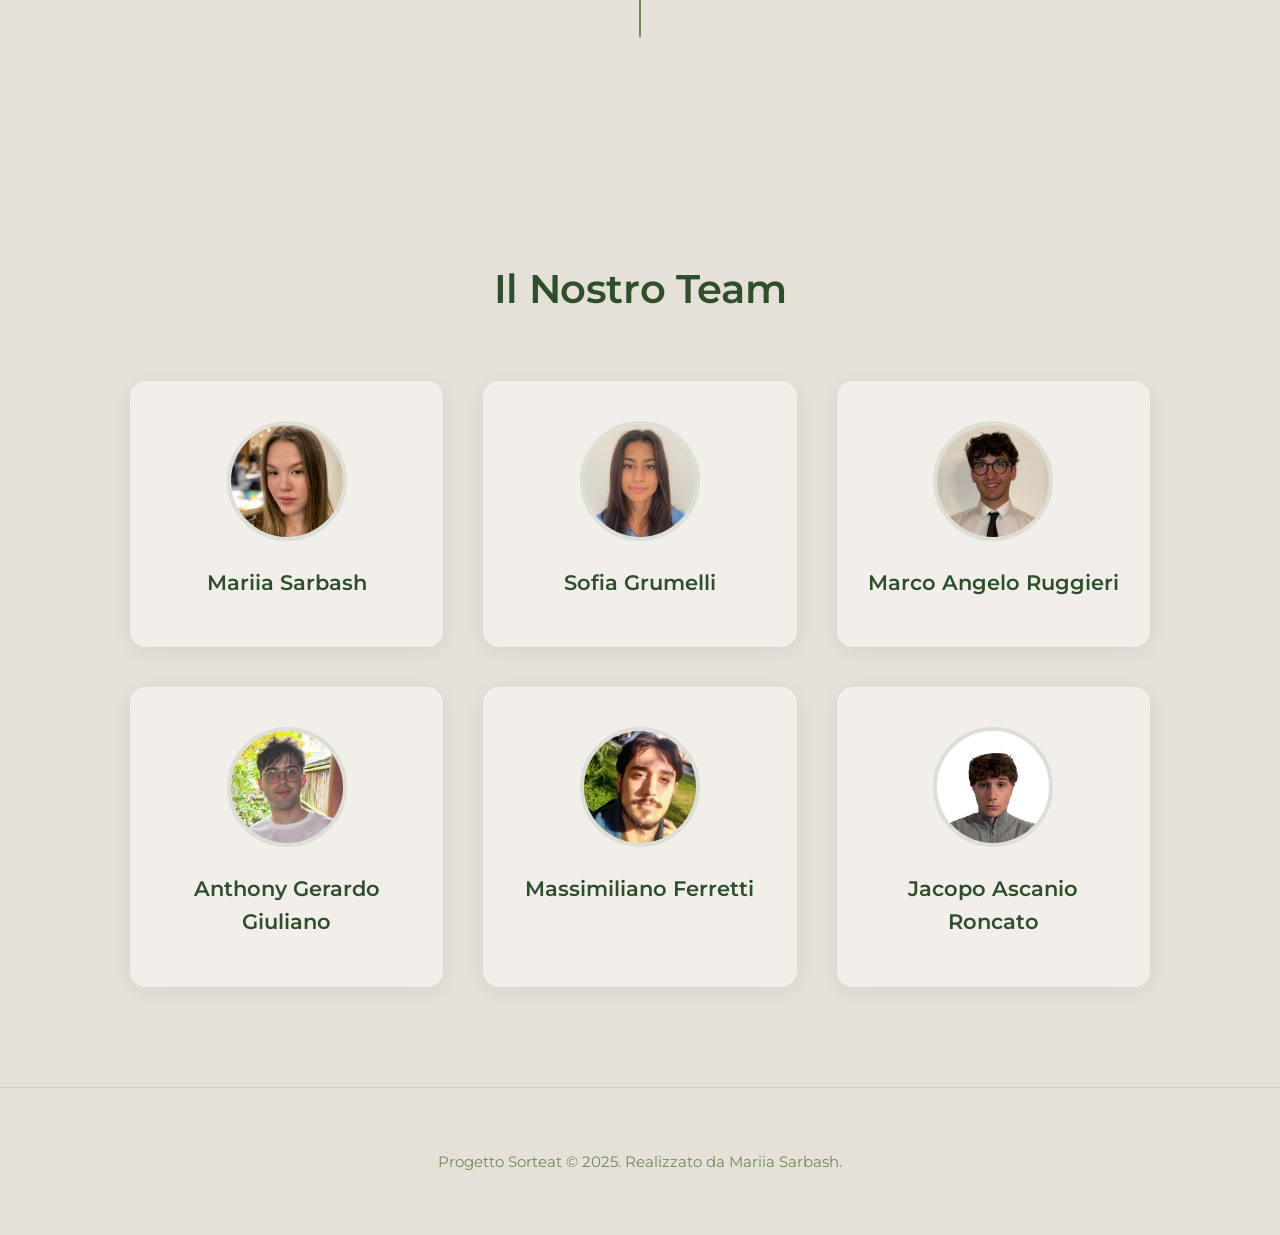
==== commit 27c606e5: "link consegna 6" ====
--- a/docs/index.html
+++ b/docs/index.html
@@ -110,6 +110,9 @@
                     <div class="timeline-item right">
                         <div class="timeline-content">
                             <h3>Consegna 6: Usability Testing e Prototipo High Fidelity </h3>
+                            <a href="https://sorteat-high-fidelity.vercel.app/" target="_blank" class="timeline-link">Prototipo high-fidelity</a>
+                            <a href="pdf/Report correzione prototipo (BitBuilders).pdf" target="_blank" class="timeline-link">report correzione errori</a>
+                            <a href="pdf/Protocollo per Usabilty Testing (BitBuilders).pdf" target="_blank" class="timeline-link">protocollo user testing</a>
                         </div>
                         <div class="timeline-dot"></div>
                     </div>
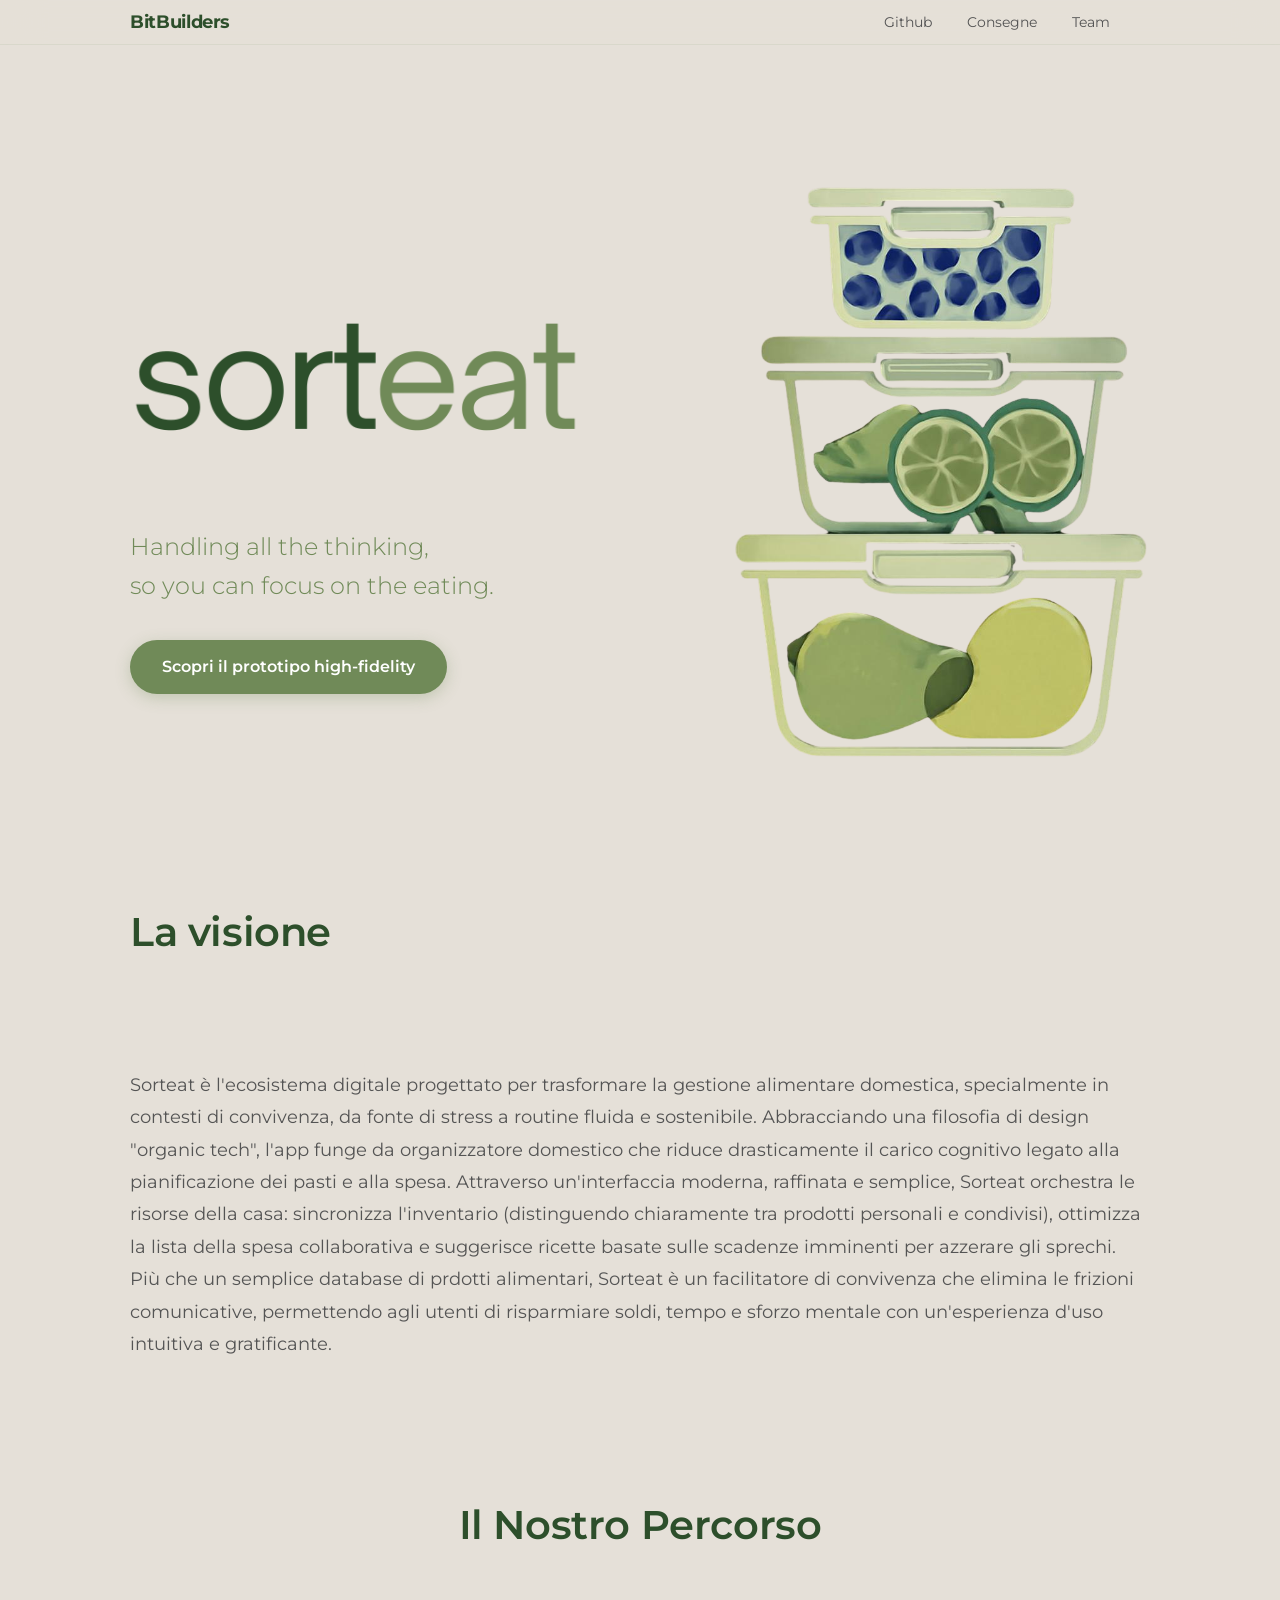
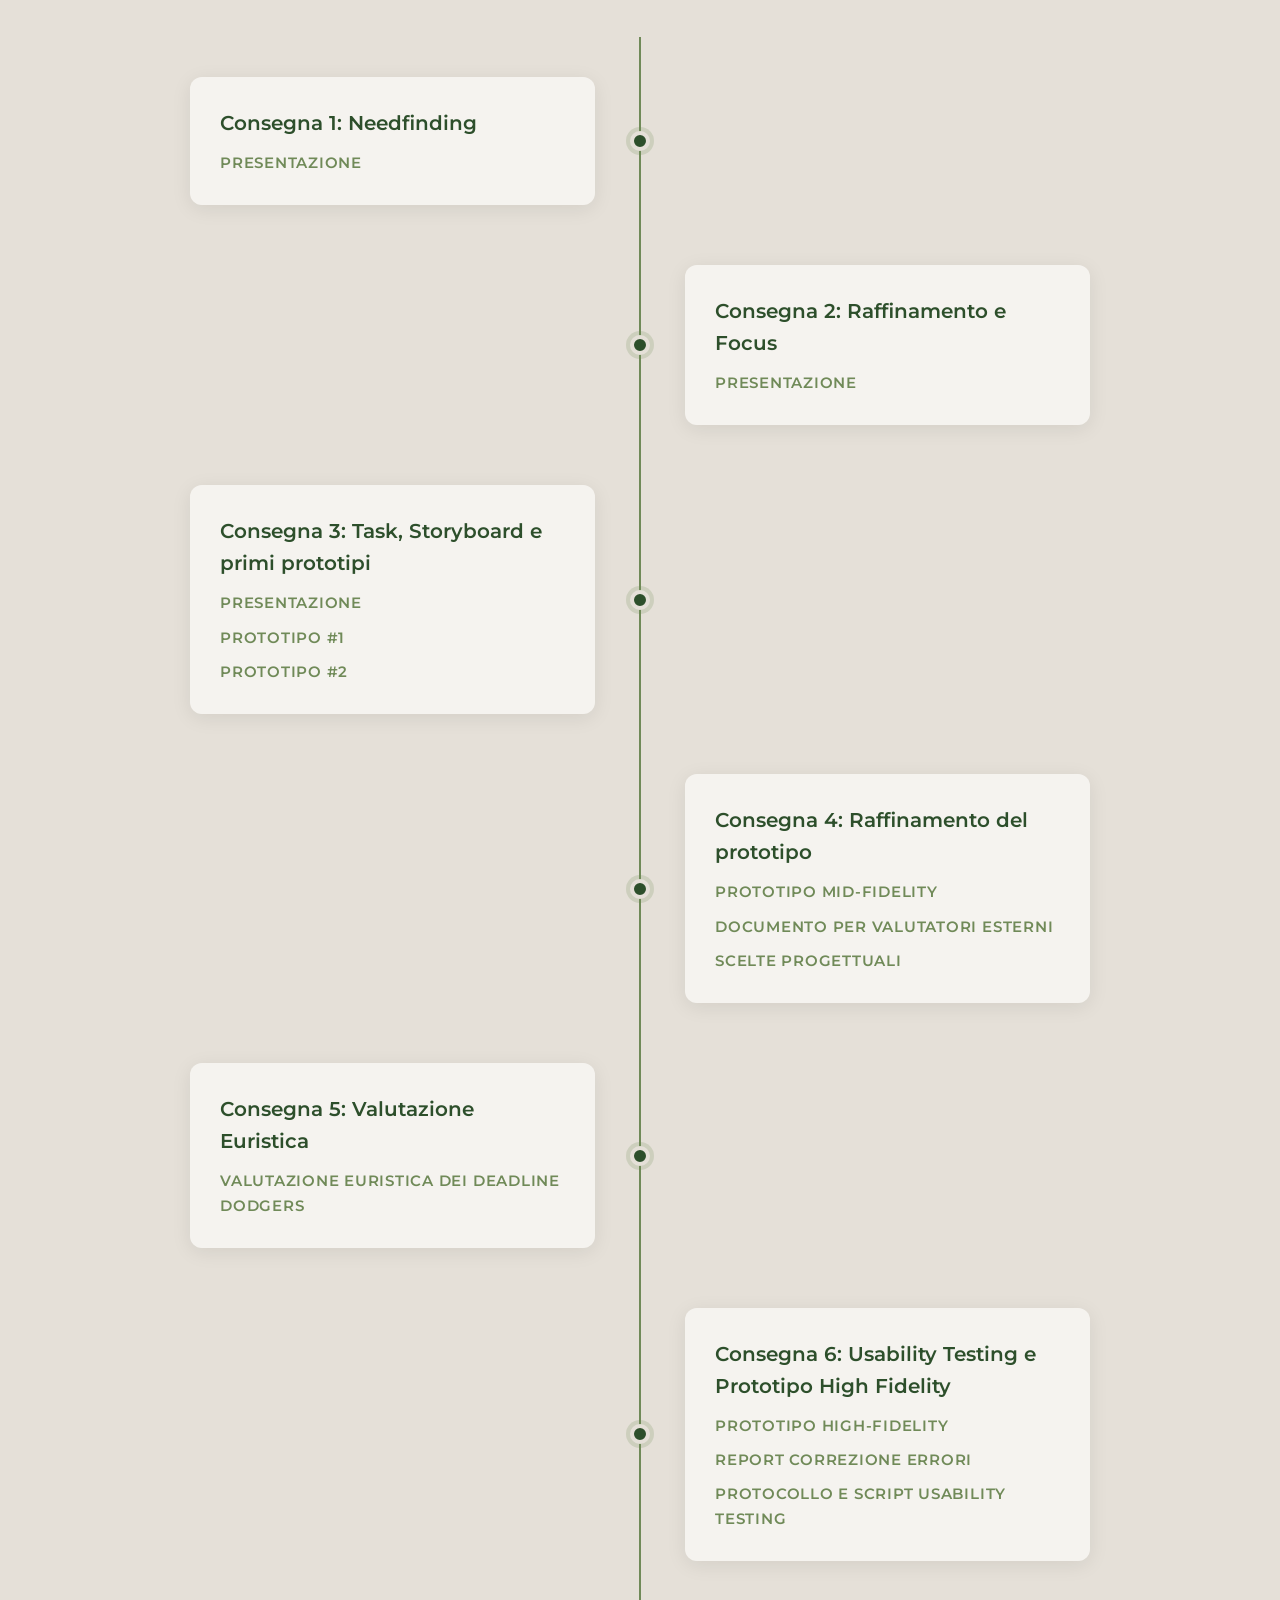
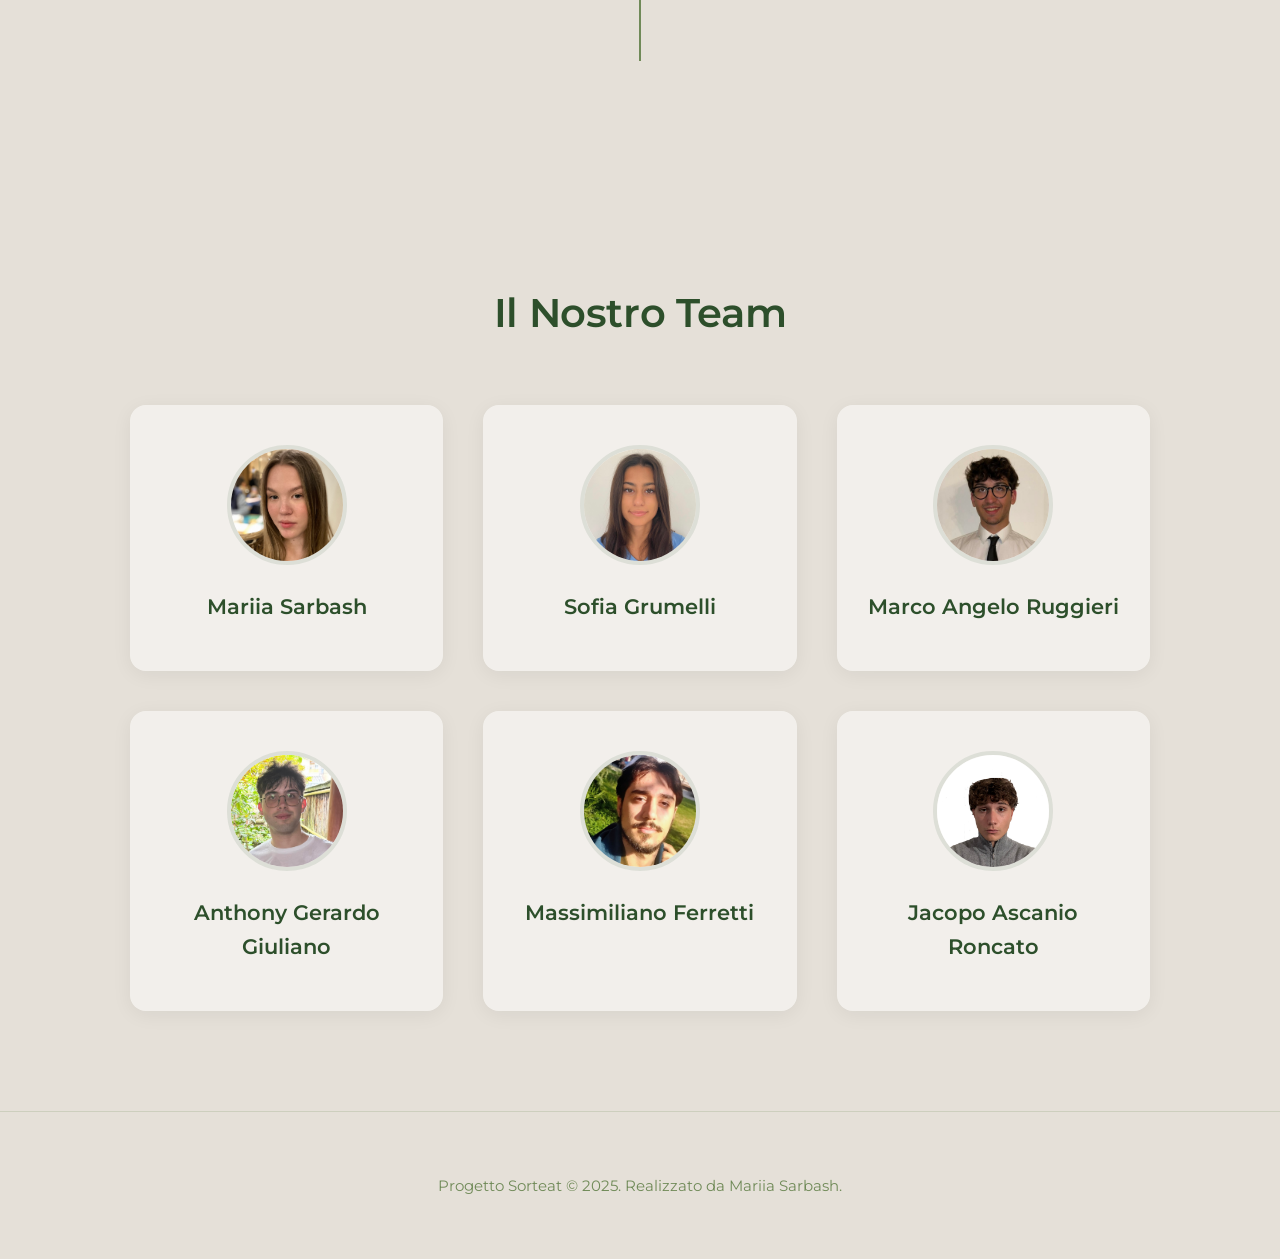
==== commit 06ad3133: "Update usability testing protocol link in index.html" ====
--- a/docs/index.html
+++ b/docs/index.html
@@ -112,7 +112,7 @@
                             <h3>Consegna 6: Usability Testing e Prototipo High Fidelity </h3>
                             <a href="https://sorteat-high-fidelity.vercel.app/" target="_blank" class="timeline-link">Prototipo high-fidelity</a>
                             <a href="pdf/Report correzione prototipo (BitBuilders).pdf" target="_blank" class="timeline-link">report correzione errori</a>
-                            <a href="pdf/Protocollo per Usabilty Testing (BitBuilders).pdf" target="_blank" class="timeline-link">protocollo user testing</a>
+                            <a href="pdf/Protocollo e Script per Usability Testing (BitBuilders).pdf" target="_blank" class="timeline-link">protocollo e script usability testing</a>
                         </div>
                         <div class="timeline-dot"></div>
                     </div>
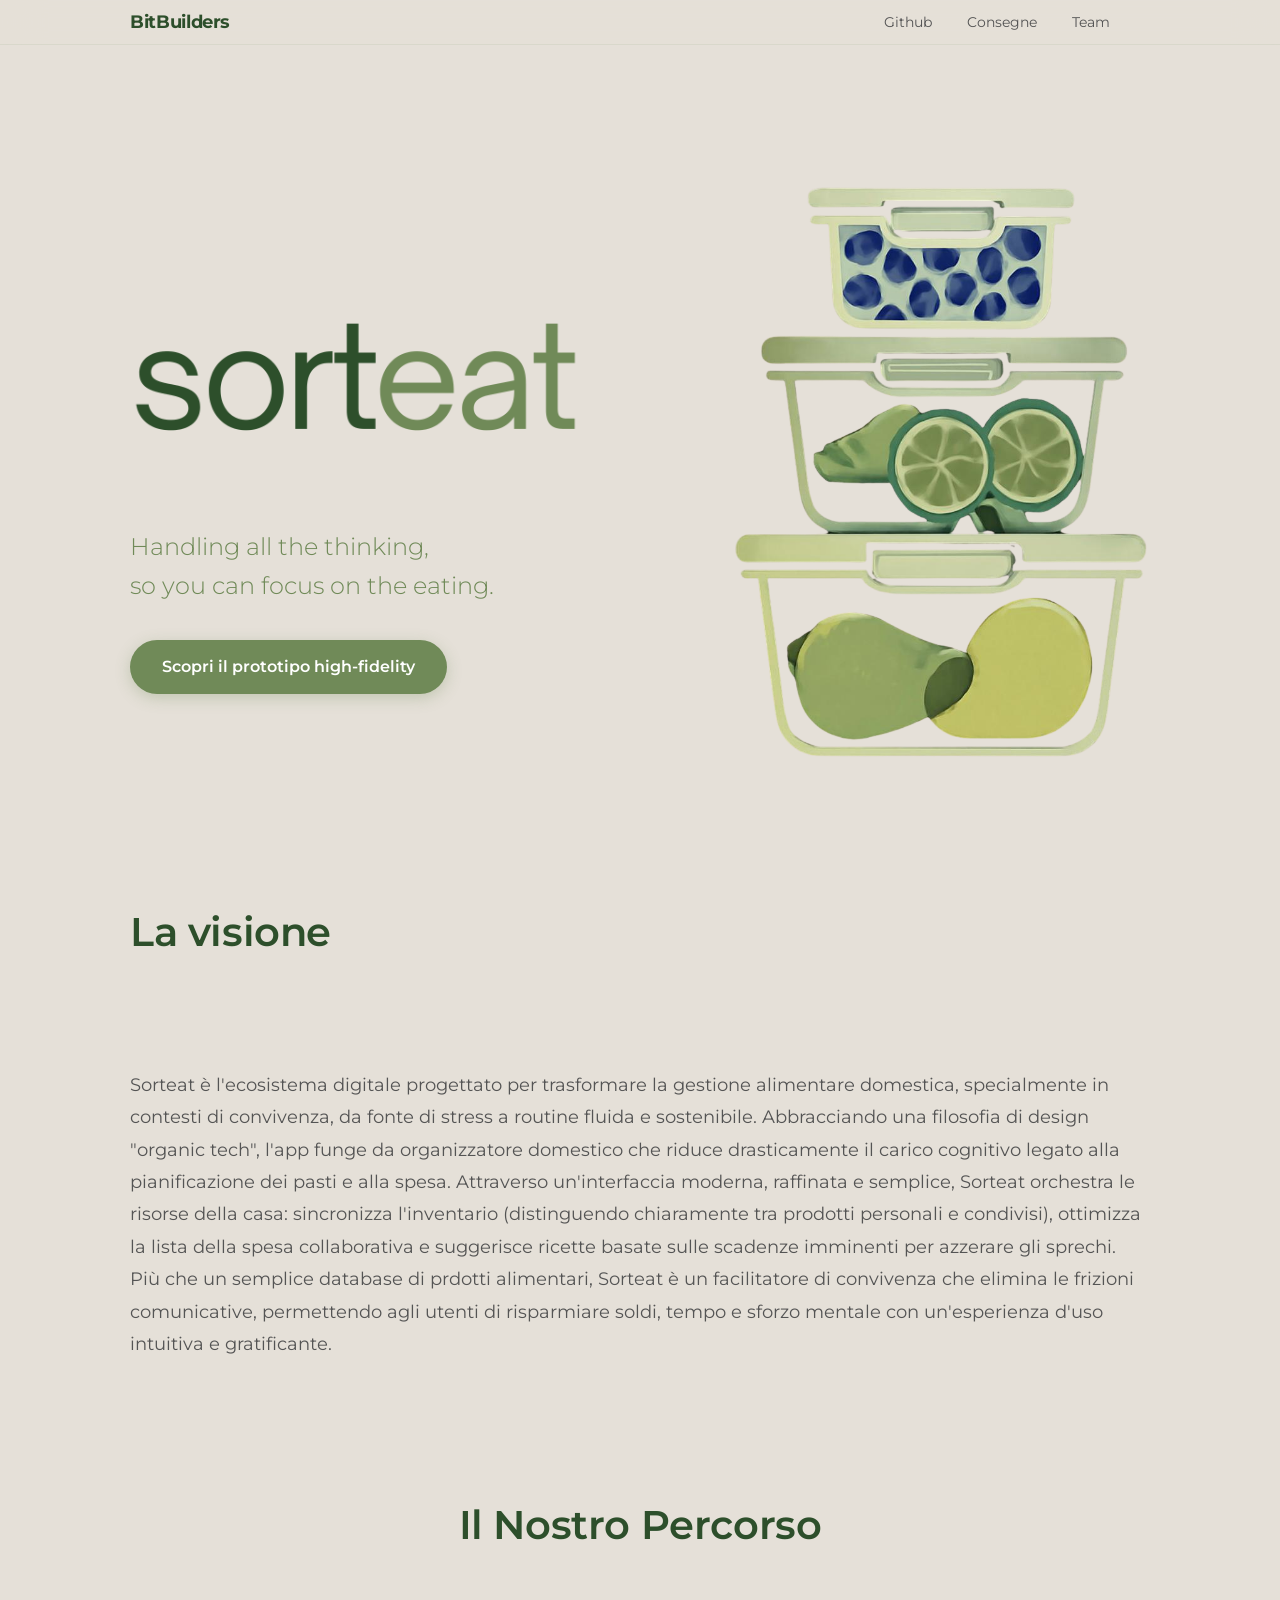
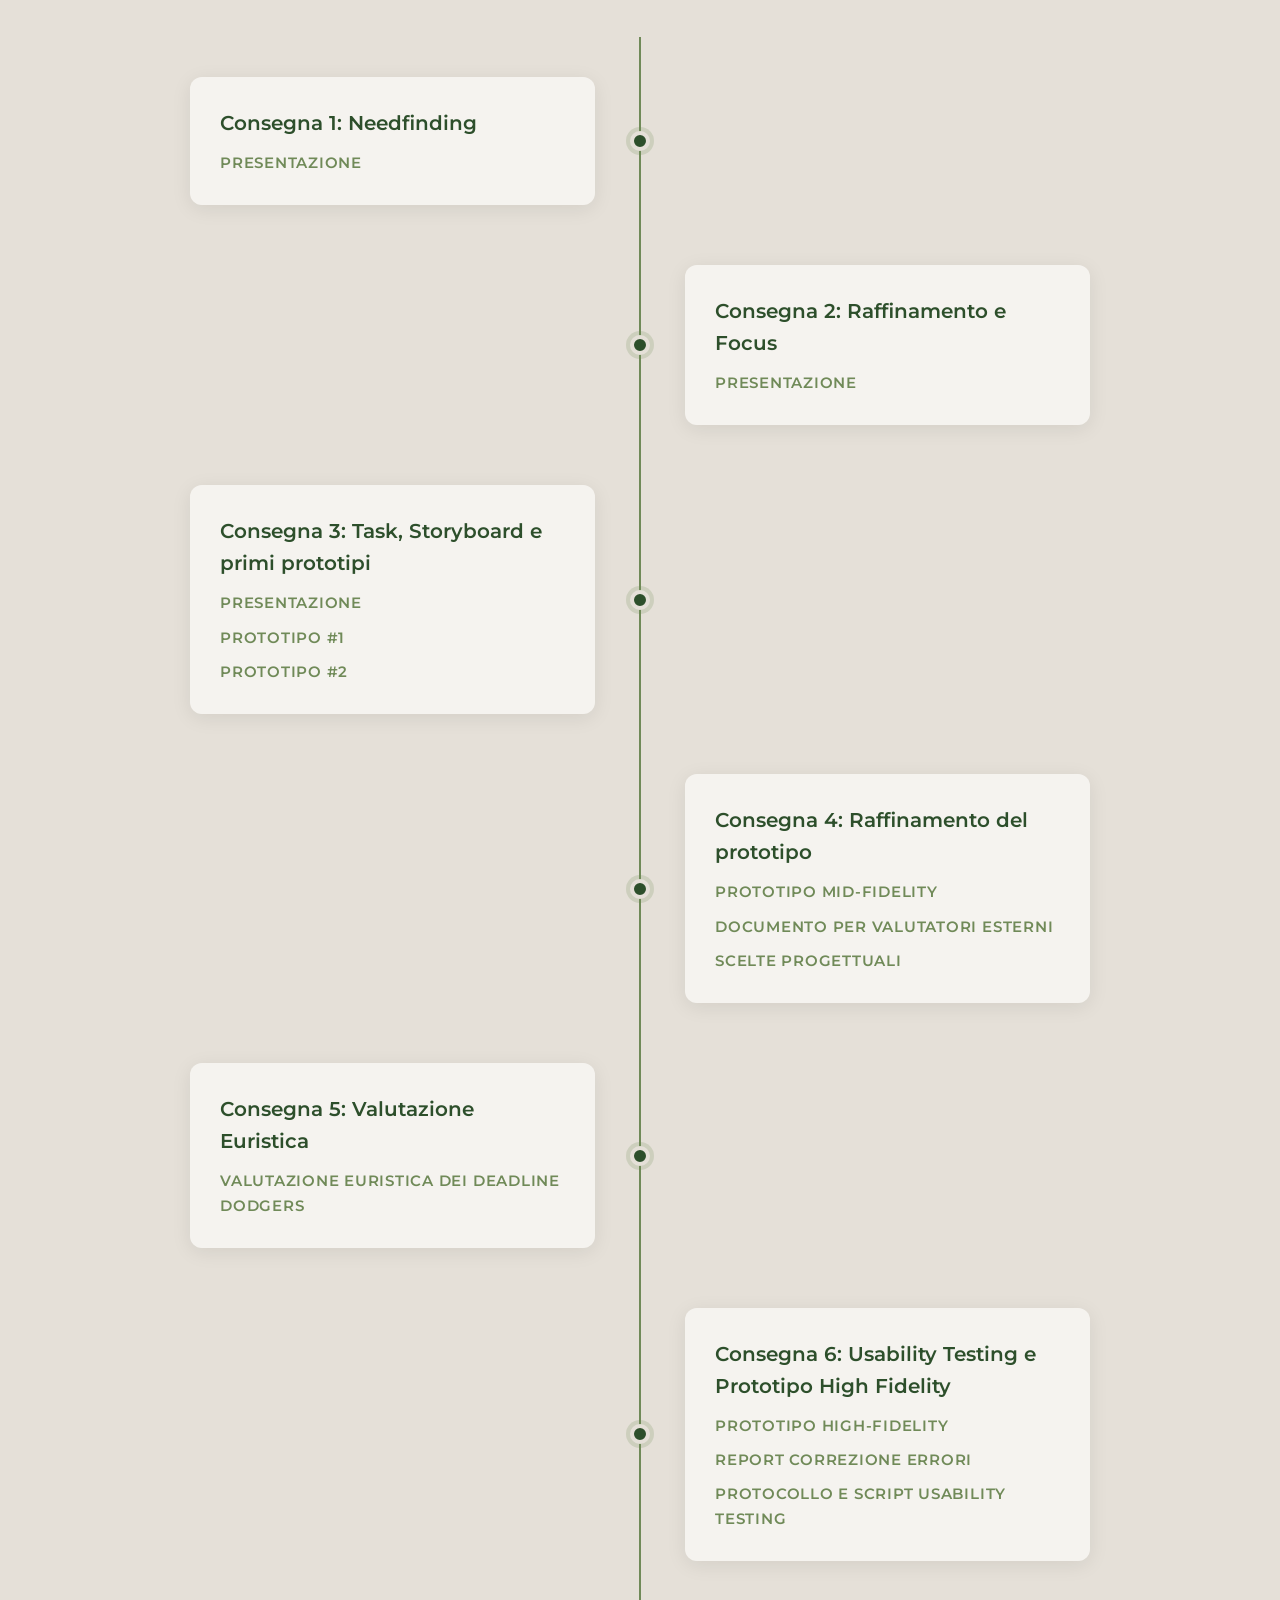
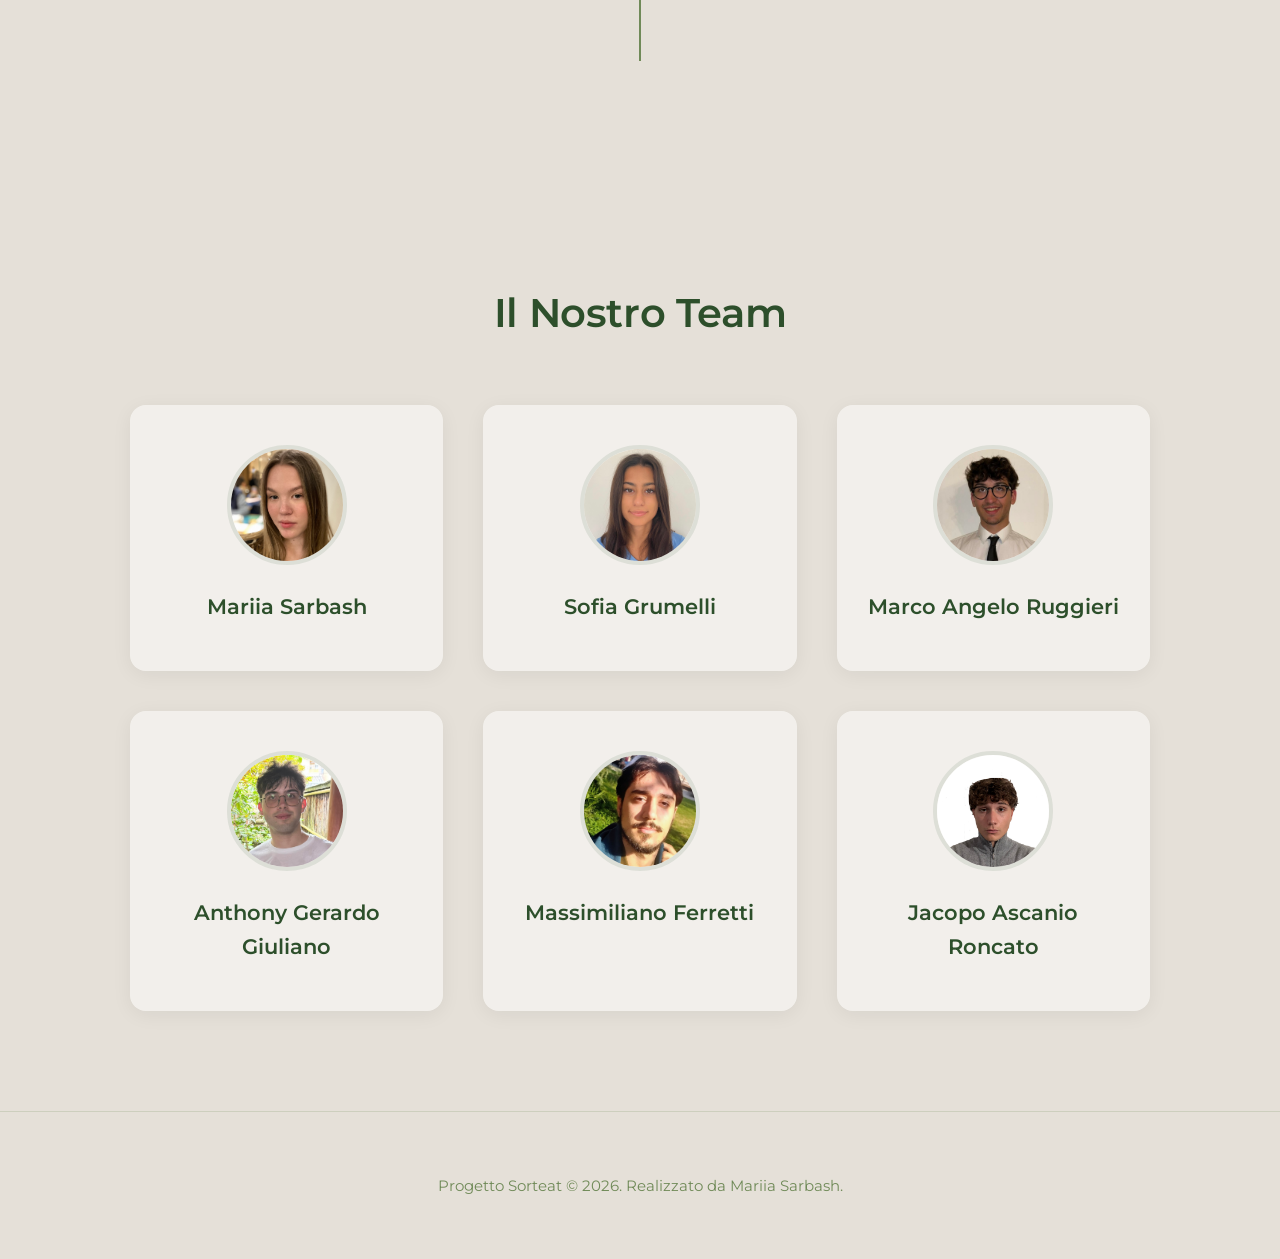
==== commit 036c3068: "Update footer year from 2025 to 2026" ====
--- a/docs/index.html
+++ b/docs/index.html
@@ -163,7 +163,7 @@
     <!-- SEZIONE 5: FOOTER -->
     <footer id="contatti">
         <div class="container">
-            <p>Progetto Sorteat © 2025. Realizzato da Mariia Sarbash.</p>
+            <p>Progetto Sorteat © 2026. Realizzato da Mariia Sarbash.</p>
         </div>
     </footer>
 
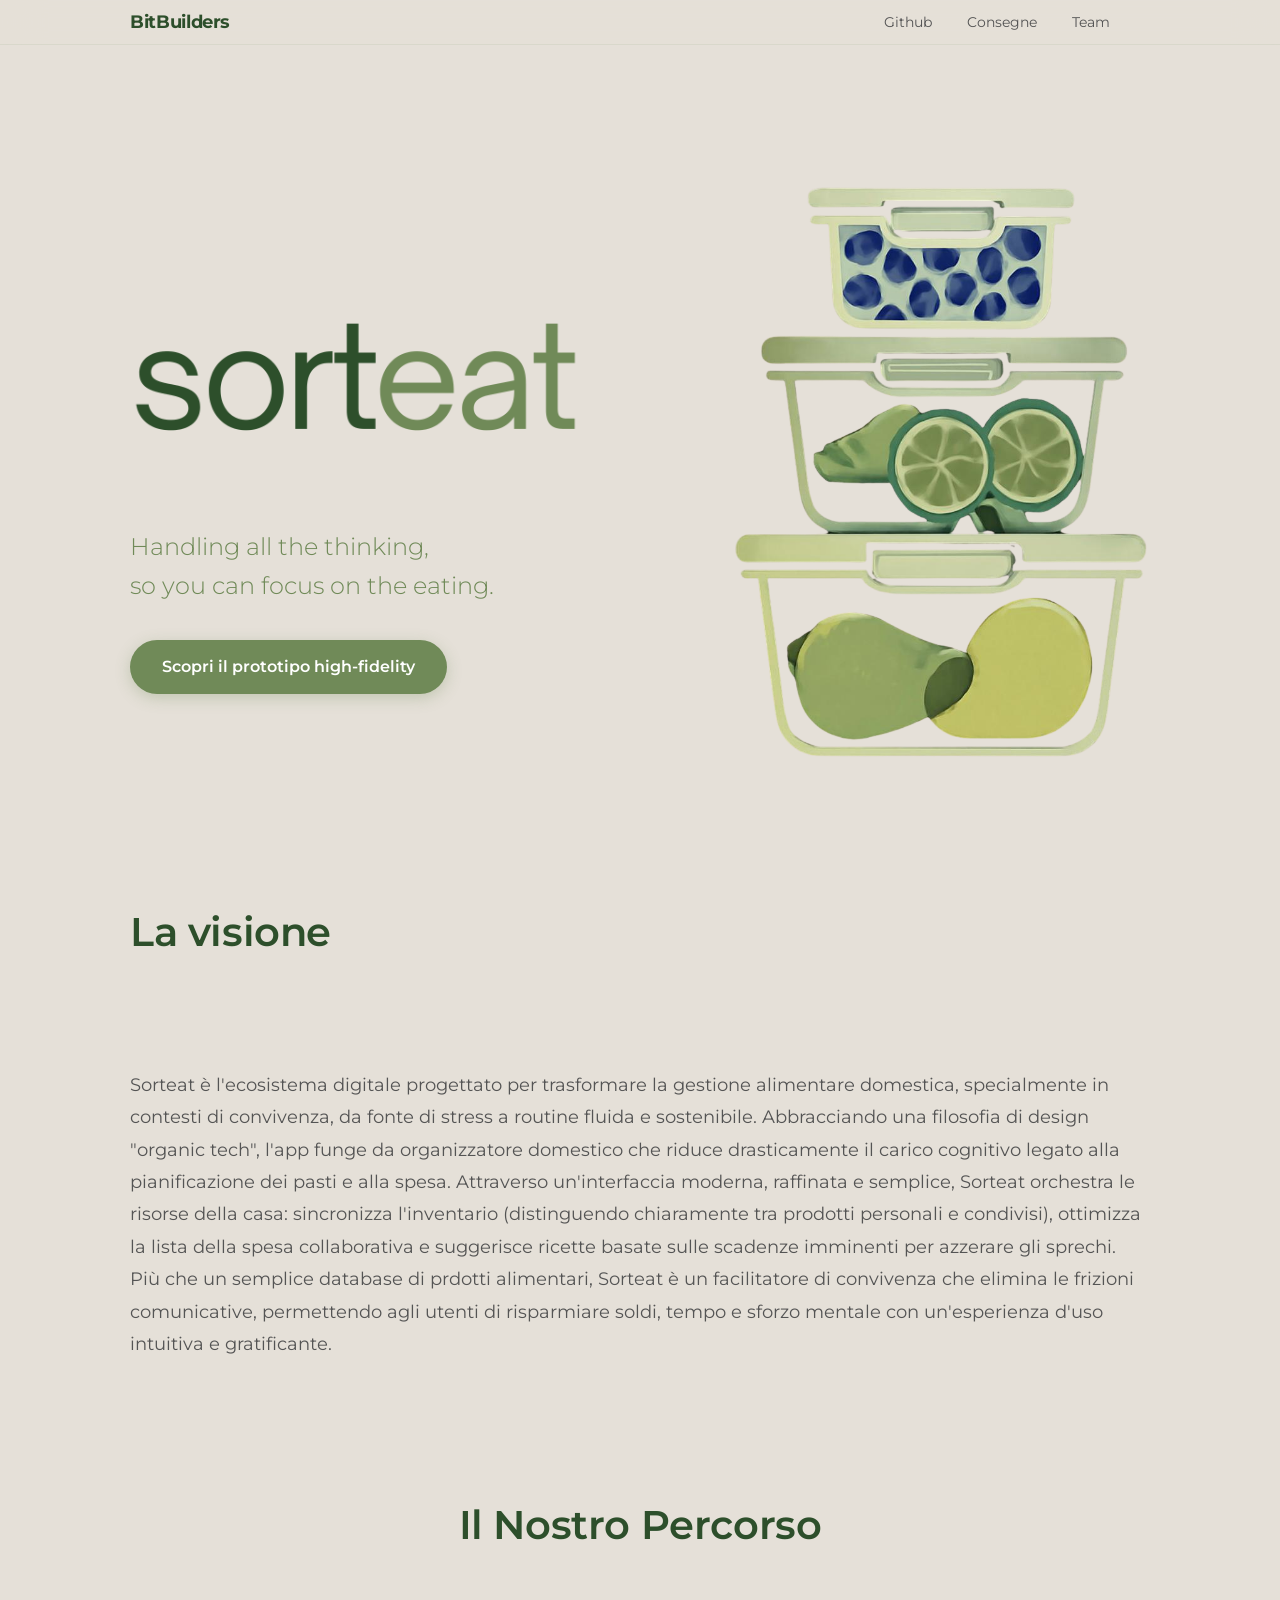
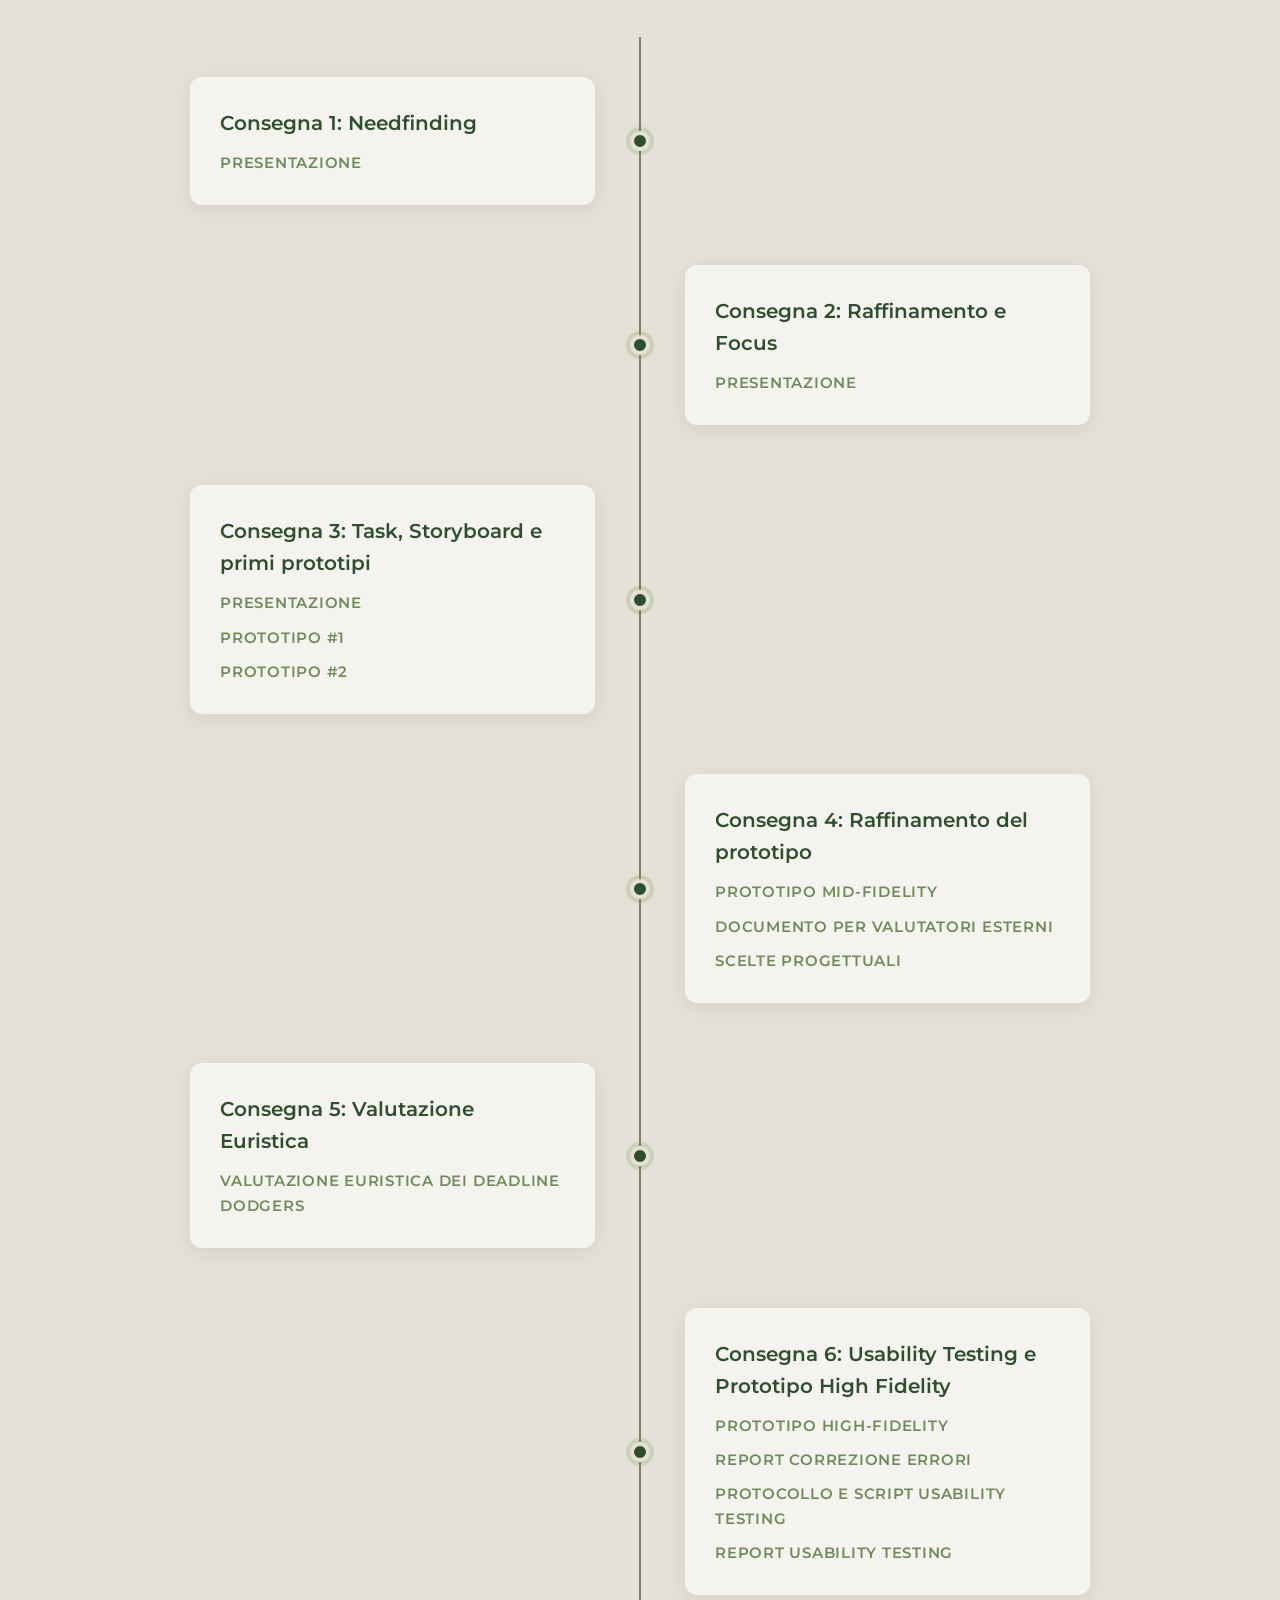
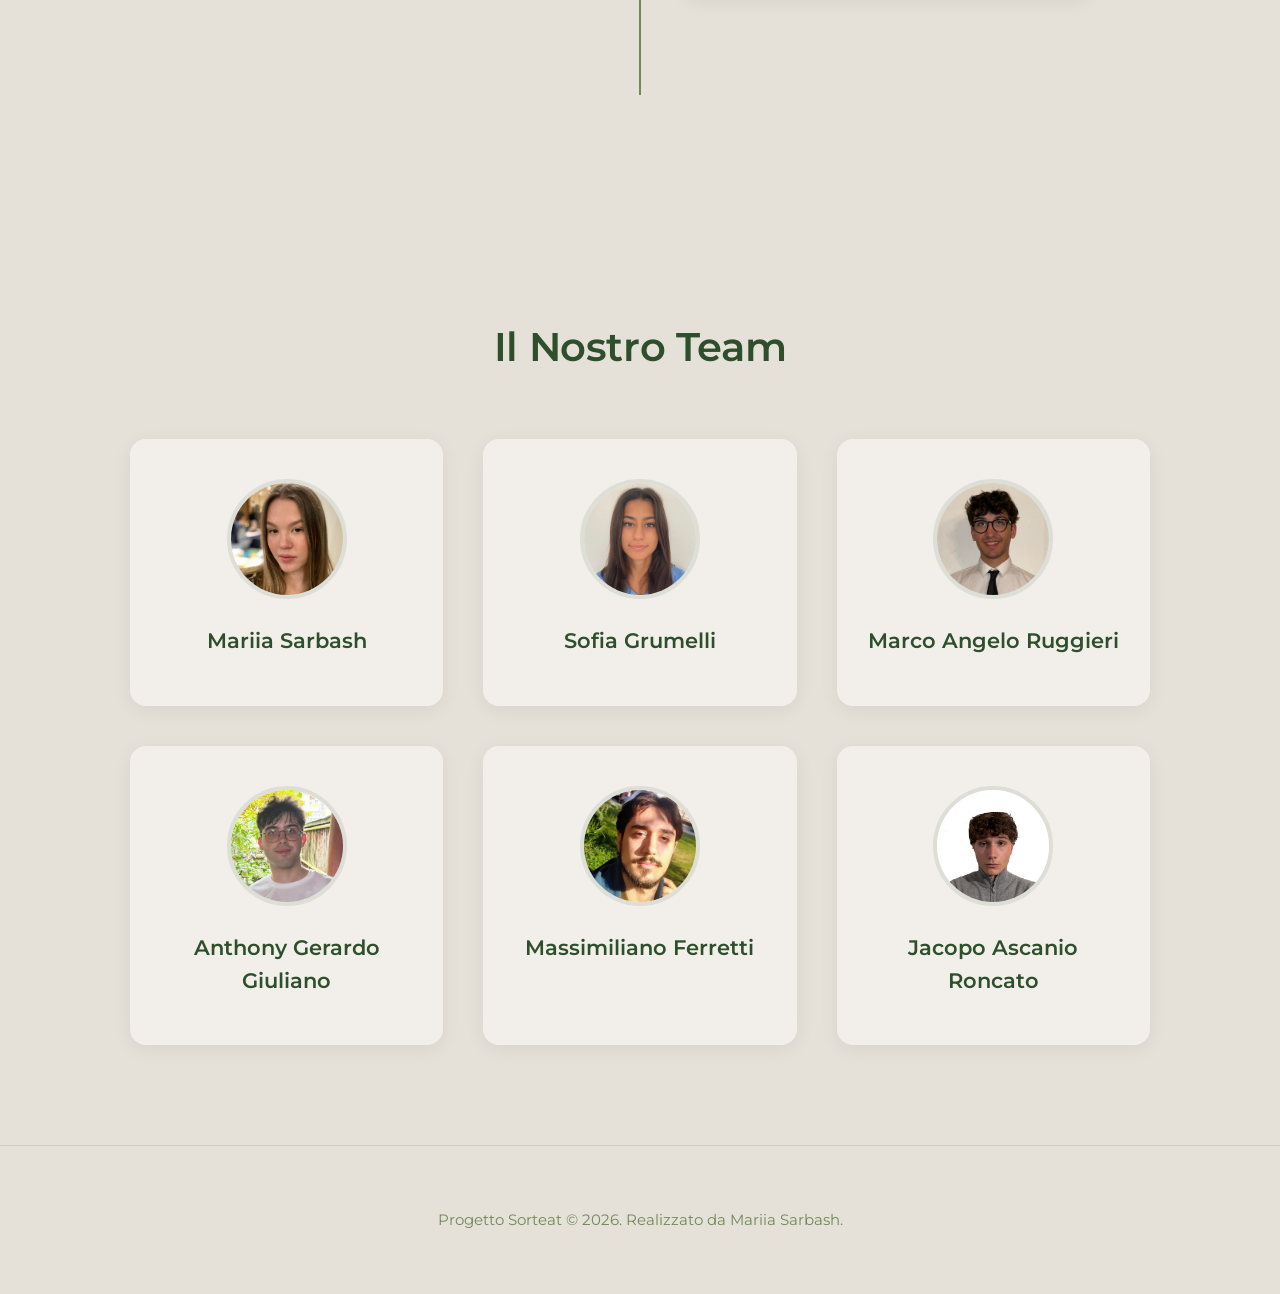
==== commit 601c9f22: "Add usability testing report link to index.html" ====
--- a/docs/index.html
+++ b/docs/index.html
@@ -113,6 +113,7 @@
                             <a href="https://sorteat-high-fidelity.vercel.app/" target="_blank" class="timeline-link">Prototipo high-fidelity</a>
                             <a href="pdf/Report correzione prototipo (BitBuilders).pdf" target="_blank" class="timeline-link">report correzione errori</a>
                             <a href="pdf/Protocollo e Script per Usability Testing (BitBuilders).pdf" target="_blank" class="timeline-link">protocollo e script usability testing</a>
+                            <a href="pdf/REPORT USABILITY TESTING (BitBuilders).pdf" target="_blank" class="timeline-link">report usability testing</a>
                         </div>
                         <div class="timeline-dot"></div>
                     </div>
